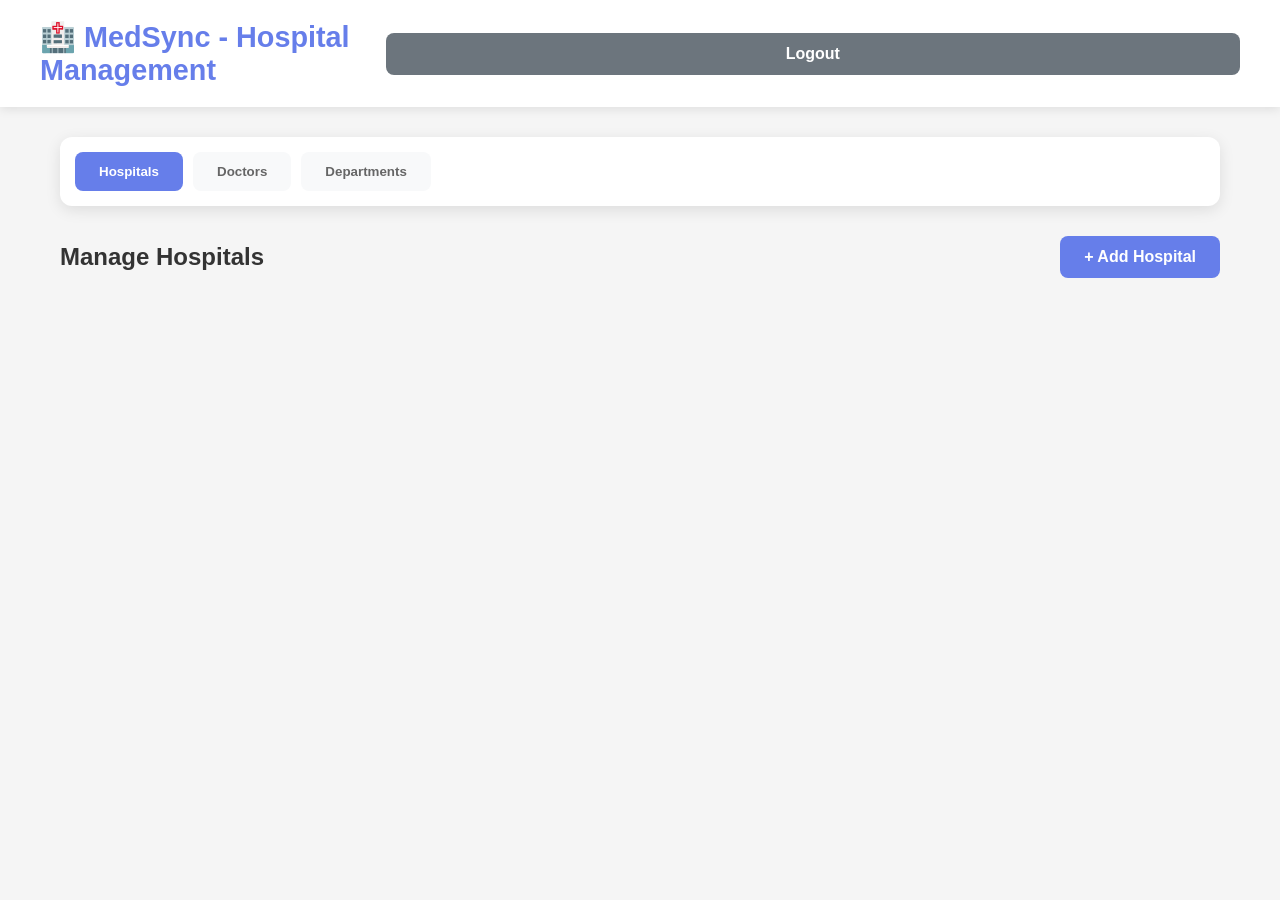
==== frontend/hospital_portal.html @ 4d30bc99 "basic structure" ====
<!DOCTYPE html>
<html lang="en">
<head>
    <meta charset="UTF-8">
    <meta name="viewport" content="width=device-width, initial-scale=1.0">
    <title>MedSync - Hospital Management Portal</title>
    <link rel="stylesheet" href="styles.css">
</head>
<body>
    <div class="portal-container">
        <header class="portal-header">
            <div class="header-content">
                <h1>🏥 MedSync - Hospital Management</h1>
                <button id="logoutBtn" class="btn btn-secondary">Logout</button>
            </div>
        </header>

        <main class="portal-main">
            <div class="tabs">
                <button class="tab-btn active" data-tab="hospitals">Hospitals</button>
                <button class="tab-btn" data-tab="doctors">Doctors</button>
                <button class="tab-btn" data-tab="departments">Departments</button>
            </div>

            <!-- Hospitals Tab -->
            <div id="hospitals-tab" class="tab-content active">
                <div class="section-header">
                    <h2>Manage Hospitals</h2>
                    <button id="addHospitalBtn" class="btn btn-primary">+ Add Hospital</button>
                </div>
                <div id="hospitalsManagementList" class="management-list">
                    <!-- Hospitals will be loaded here -->
                </div>
            </div>

            <!-- Doctors Tab -->
            <div id="doctors-tab" class="tab-content">
                <div class="section-header">
                    <h2>Manage Doctors</h2>
                    <button id="addDoctorBtn" class="btn btn-primary">+ Add Doctor</button>
                </div>
                <div id="doctorsManagementList" class="management-list">
                    <!-- Doctors will be loaded here -->
                </div>
            </div>

            <!-- Departments Tab -->
            <div id="departments-tab" class="tab-content">
                <div class="section-header">
                    <h2>Manage Departments</h2>
                    <button id="addDepartmentBtn" class="btn btn-primary">+ Add Department</button>
                </div>
                <div id="departmentsManagementList" class="management-list">
                    <!-- Departments will be loaded here -->
                </div>
            </div>
        </main>
    </div>

    <!-- Hospital Form Modal -->
    <div id="hospitalModal" class="modal hidden">
        <div class="modal-content">
            <span class="close">&times;</span>
            <h2 id="hospitalModalTitle">Add Hospital</h2>
            <form id="hospitalForm">
                <input type="hidden" id="hospitalId">
                <div class="form-group">
                    <label for="hospitalName">Hospital Name</label>
                    <input type="text" id="hospitalName" required>
                </div>
                <div class="form-group">
                    <label for="hospitalAddress">Address</label>
                    <input type="text" id="hospitalAddress" required>
                </div>
                <div class="form-group">
                    <label for="hospitalPhone">Phone</label>
                    <input type="tel" id="hospitalPhone" required>
                </div>
                <div class="form-group">
                    <label for="hospitalLat">Latitude</label>
                    <input type="number" step="any" id="hospitalLat" required>
                </div>
                <div class="form-group">
                    <label for="hospitalLng">Longitude</label>
                    <input type="number" step="any" id="hospitalLng" required>
                </div>
                <div class="form-group">
                    <label for="emergencyBeds">Emergency Beds</label>
                    <input type="number" id="emergencyBeds" required>
                </div>
                <div class="form-group">
                    <label for="icuBeds">ICU Beds</label>
                    <input type="number" id="icuBeds" required>
                </div>
                <button type="submit" class="btn btn-primary">Save Hospital</button>
            </form>
        </div>
    </div>

    <!-- Doctor Form Modal -->
    <div id="doctorModal" class="modal hidden">
        <div class="modal-content">
            <span class="close">&times;</span>
            <h2 id="doctorModalTitle">Add Doctor</h2>
            <form id="doctorForm">
                <input type="hidden" id="doctorId">
                <div class="form-group">
                    <label for="doctorHospital">Hospital</label>
                    <select id="doctorHospital" required>
                        <!-- Options will be loaded dynamically -->
                    </select>
                </div>
                <div class="form-group">
                    <label for="doctorName">Doctor Name</label>
                    <input type="text" id="doctorName" required>
                </div>
                <div class="form-group">
                    <label for="doctorDepartment">Department</label>
                    <input type="text" id="doctorDepartment" required>
                </div>
                <div class="form-group">
                    <label for="doctorSpecialization">Specialization</label>
                    <input type="text" id="doctorSpecialization" required>
                </div>
                <div class="form-group">
                    <label for="doctorPhone">Phone</label>
                    <input type="tel" id="doctorPhone" required>
                </div>
                <div class="form-group">
                    <label for="doctorAvailable">Available</label>
                    <input type="checkbox" id="doctorAvailable" checked>
                </div>
                <button type="submit" class="btn btn-primary">Save Doctor</button>
            </form>
        </div>
    </div>

    <!-- Department Form Modal -->
    <div id="departmentModal" class="modal hidden">
        <div class="modal-content">
            <span class="close">&times;</span>
            <h2 id="departmentModalTitle">Add Department</h2>
            <form id="departmentForm">
                <input type="hidden" id="departmentId">
                <div class="form-group">
                    <label for="departmentHospital">Hospital</label>
                    <select id="departmentHospital" required>
                        <!-- Options will be loaded dynamically -->
                    </select>
                </div>
                <div class="form-group">
                    <label for="departmentName">Department Name</label>
                    <input type="text" id="departmentName" required>
                </div>
                <div class="form-group">
                    <label for="departmentDescription">Description</label>
                    <textarea id="departmentDescription" required></textarea>
                </div>
                <button type="submit" class="btn btn-primary">Save Department</button>
            </form>
        </div>
    </div>

    <script src="script.js"></script>
</body>
</html>
---- frontend/styles.css ----
* {
    margin: 0;
    padding: 0;
    box-sizing: border-box;
}

body {
    font-family: 'Segoe UI', Tahoma, Geneva, Verdana, sans-serif;
    background: linear-gradient(135deg, #667eea 0%, #764ba2 100%);
    min-height: 100vh;
}

/* Login Page Styles */
.login-container {
    display: flex;
    justify-content: center;
    align-items: center;
    min-height: 100vh;
    padding: 20px;
}

.login-box {
    background: white;
    border-radius: 20px;
    padding: 40px;
    box-shadow: 0 20px 60px rgba(0, 0, 0, 0.3);
    max-width: 400px;
    width: 100%;
}

.logo {
    text-align: center;
    margin-bottom: 30px;
}

.logo h1 {
    color: #667eea;
    font-size: 2.5em;
    margin-bottom: 10px;
}

.logo p {
    color: #666;
    font-size: 0.9em;
}

.form-group {
    margin-bottom: 20px;
}

.form-group label {
    display: block;
    margin-bottom: 8px;
    color: #333;
    font-weight: 500;
}

.form-group input,
.form-group textarea,
.form-group select {
    width: 100%;
    padding: 12px;
    border: 2px solid #e0e0e0;
    border-radius: 8px;
    font-size: 16px;
    transition: border-color 0.3s;
}

.form-group input:focus,
.form-group textarea:focus,
.form-group select:focus {
    outline: none;
    border-color: #667eea;
}

.form-group textarea {
    resize: vertical;
    min-height: 100px;
}

.btn {
    padding: 12px 24px;
    border: none;
    border-radius: 8px;
    font-size: 16px;
    font-weight: 600;
    cursor: pointer;
    transition: all 0.3s;
    width: 100%;
}

.btn-primary {
    background: #667eea;
    color: white;
}

.btn-primary:hover {
    background: #5568d3;
    transform: translateY(-2px);
}

.btn-secondary {
    background: #6c757d;
    color: white;
}

.btn-secondary:hover {
    background: #5a6268;
}

.btn-emergency {
    background: #dc3545;
    color: white;
    animation: pulse 2s infinite;
}

.btn-emergency:hover {
    background: #c82333;
}

@keyframes pulse {
    0%, 100% { transform: scale(1); }
    50% { transform: scale(1.05); }
}

.btn-voice {
    background: #28a745;
    color: white;
}

.btn-voice:hover {
    background: #218838;
}

.demo-credentials {
    margin-top: 30px;
    padding-top: 20px;
    border-top: 1px solid #e0e0e0;
}

.demo-credentials h3 {
    color: #333;
    margin-bottom: 15px;
    font-size: 1em;
}

.credential-box {
    background: #f8f9fa;
    padding: 15px;
    border-radius: 8px;
    margin-bottom: 10px;
}

.credential-box p {
    color: #555;
    font-size: 0.85em;
    margin: 5px 0;
}

.error-message {
    color: #dc3545;
    background: #f8d7da;
    padding: 10px;
    border-radius: 8px;
    margin-top: 20px;
    text-align: center;
    display: none;
}

/* Portal Styles */
.portal-container {
    min-height: 100vh;
    background: #f5f5f5;
}

.portal-header {
    background: white;
    padding: 20px 30px;
    box-shadow: 0 2px 10px rgba(0, 0, 0, 0.1);
}

.header-content {
    max-width: 1200px;
    margin: 0 auto;
    display: flex;
    justify-content: space-between;
    align-items: center;
}

.header-content h1 {
    color: #667eea;
    font-size: 1.8em;
}

.header-actions {
    display: flex;
    gap: 10px;
}

.header-actions .btn {
    width: auto;
}

.portal-main {
    max-width: 1200px;
    margin: 30px auto;
    padding: 0 20px;
}

/* Search Section */
.search-section {
    background: white;
    padding: 30px;
    border-radius: 12px;
    margin-bottom: 30px;
    box-shadow: 0 4px 15px rgba(0, 0, 0, 0.1);
}

.search-section h2 {
    color: #333;
    margin-bottom: 20px;
}

.search-bar {
    display: flex;
    gap: 10px;
}

.search-bar input {
    flex: 1;
    padding: 12px;
    border: 2px solid #e0e0e0;
    border-radius: 8px;
    font-size: 16px;
}

.search-bar .btn {
    width: auto;
}

/* Hospitals Section */
.hospitals-section {
    background: white;
    padding: 30px;
    border-radius: 12px;
    margin-bottom: 30px;
    box-shadow: 0 4px 15px rgba(0, 0, 0, 0.1);
}

.hospitals-section h2 {
    color: #333;
    margin-bottom: 20px;
}

.hospitals-grid {
    display: grid;
    grid-template-columns: repeat(auto-fill, minmax(300px, 1fr));
    gap: 20px;
}

.hospital-card {
    background: #f8f9fa;
    border-radius: 12px;
    padding: 20px;
    border: 2px solid #e0e0e0;
    transition: all 0.3s;
    cursor: pointer;
}

.hospital-card:hover {
    border-color: #667eea;
    transform: translateY(-5px);
    box-shadow: 0 8px 25px rgba(0, 0, 0, 0.15);
}

.hospital-card h3 {
    color: #333;
    margin-bottom: 10px;
}

.hospital-card p {
    color: #666;
    margin: 8px 0;
    font-size: 0.9em;
}

.bed-info {
    display: flex;
    gap: 15px;
    margin-top: 15px;
}

.bed-count {
    background: #e3f2fd;
    padding: 8px 12px;
    border-radius: 6px;
    font-weight: 600;
    color: #1976d2;
}

.bed-count.icu {
    background: #ffebee;
    color: #c62828;
}

/* AI Section */
.ai-section {
    background: white;
    padding: 30px;
    border-radius: 12px;
    margin-bottom: 30px;
    box-shadow: 0 4px 15px rgba(0, 0, 0, 0.1);
}

.ai-section h2 {
    color: #333;
    margin-bottom: 20px;
}

.ai-container {
    display: grid;
    gap: 20px;
}

.voice-input {
    text-align: center;
    padding: 20px;
    background: #f8f9fa;
    border-radius: 12px;
}

.voice-input .btn {
    width: auto;
    padding: 15px 30px;
    font-size: 18px;
}

#voiceStatus {
    margin-top: 15px;
    color: #666;
    font-style: italic;
}

.text-input {
    display: flex;
    flex-direction: column;
    gap: 10px;
}

.text-input textarea {
    width: 100%;
    padding: 15px;
    border: 2px solid #e0e0e0;
    border-radius: 8px;
    font-size: 16px;
    min-height: 120px;
    resize: vertical;
}

.ai-result {
    background: #e8f5e9;
    padding: 20px;
    border-radius: 12px;
    border-left: 4px solid #4caf50;
}

.ai-result h3 {
    color: #2e7d32;
    margin-bottom: 15px;
}

.ai-result p {
    color: #333;
    margin: 10px 0;
}

.ai-result .severity-high {
    color: #c62828;
    font-weight: 600;
}

.ai-result .severity-medium {
    color: #f57c00;
    font-weight: 600;
}

.ai-result .severity-low {
    color: #388e3c;
    font-weight: 600;
}

/* Management Portal Styles */
.tabs {
    display: flex;
    gap: 10px;
    margin-bottom: 30px;
    background: white;
    padding: 15px;
    border-radius: 12px;
    box-shadow: 0 4px 15px rgba(0, 0, 0, 0.1);
}

.tab-btn {
    padding: 12px 24px;
    border: none;
    background: #f8f9fa;
    border-radius: 8px;
    cursor: pointer;
    font-weight: 600;
    color: #666;
    transition: all 0.3s;
}

.tab-btn.active {
    background: #667eea;
    color: white;
}

.tab-btn:hover:not(.active) {
    background: #e0e0e0;
}

.tab-content {
    display: none;
}

.tab-content.active {
    display: block;
}

.section-header {
    display: flex;
    justify-content: space-between;
    align-items: center;
    margin-bottom: 20px;
}

.section-header h2 {
    color: #333;
}

.section-header .btn {
    width: auto;
}

.management-list {
    background: white;
    border-radius: 12px;
    overflow: hidden;
    box-shadow: 0 4px 15px rgba(0, 0, 0, 0.1);
}

.management-item {
    padding: 20px;
    border-bottom: 1px solid #e0e0e0;
    display: flex;
    justify-content: space-between;
    align-items: center;
}

.management-item:last-child {
    border-bottom: none;
}

.management-item-info h3 {
    color: #333;
    margin-bottom: 5px;
}

.management-item-info p {
    color: #666;
    font-size: 0.9em;
    margin: 3px 0;
}

.management-item-actions {
    display: flex;
    gap: 10px;
}

.management-item-actions .btn {
    width: auto;
    padding: 8px 16px;
    font-size: 14px;
}

.btn-edit {
    background: #ffc107;
    color: #333;
}

.btn-edit:hover {
    background: #e0a800;
}

.btn-delete {
    background: #dc3545;
    color: white;
}

.btn-delete:hover {
    background: #c82333;
}

/* Modal Styles */
.modal {
    display: none;
    position: fixed;
    z-index: 1000;
    left: 0;
    top: 0;
    width: 100%;
    height: 100%;
    background-color: rgba(0, 0, 0, 0.5);
}

.modal.hidden {
    display: none;
}

.modal-content {
    background-color: white;
    margin: 5% auto;
    padding: 30px;
    border-radius: 12px;
    width: 90%;
    max-width: 500px;
    max-height: 80vh;
    overflow-y: auto;
    position: relative;
}

.close {
    position: absolute;
    right: 20px;
    top: 15px;
    font-size: 28px;
    font-weight: bold;
    color: #aaa;
    cursor: pointer;
}

.close:hover {
    color: #000;
}

.modal-content h2 {
    color: #333;
    margin-bottom: 20px;
}

/* Hospital Details Modal */
.hospital-detail-info {
    background: #f8f9fa;
    padding: 15px;
    border-radius: 8px;
    margin-bottom: 15px;
}

.hospital-detail-info h3 {
    color: #667eea;
    margin-bottom: 10px;
}

.doctor-list {
    margin-top: 20px;
}

.doctor-item {
    background: white;
    padding: 15px;
    border-radius: 8px;
    margin-bottom: 10px;
    border-left: 4px solid #667eea;
}

.doctor-item h4 {
    color: #333;
    margin-bottom: 5px;
}

.doctor-item p {
    color: #666;
    font-size: 0.9em;
    margin: 3px 0;
}

.department-list {
    margin-top: 20px;
}

.department-item {
    background: white;
    padding: 15px;
    border-radius: 8px;
    margin-bottom: 10px;
    border-left: 4px solid #28a745;
}

.department-item h4 {
    color: #333;
    margin-bottom: 5px;
}

.department-item p {
    color: #666;
    font-size: 0.9em;
    margin: 3px 0;
}

/* Responsive Design */
@media (max-width: 768px) {
    .header-content {
        flex-direction: column;
        gap: 15px;
    }
    
    .search-bar {
        flex-direction: column;
    }
    
    .hospitals-grid {
        grid-template-columns: 1fr;
    }
    
    .tabs {
        flex-direction: column;
    }
    
    .section-header {
        flex-direction: column;
        gap: 15px;
        align-items: flex-start;
    }
    
    .management-item {
        flex-direction: column;
        align-items: flex-start;
        gap: 15px;
    }
    
    .management-item-actions {
        width: 100%;
        justify-content: flex-start;
    }
}

.hidden {
    display: none !important;
}
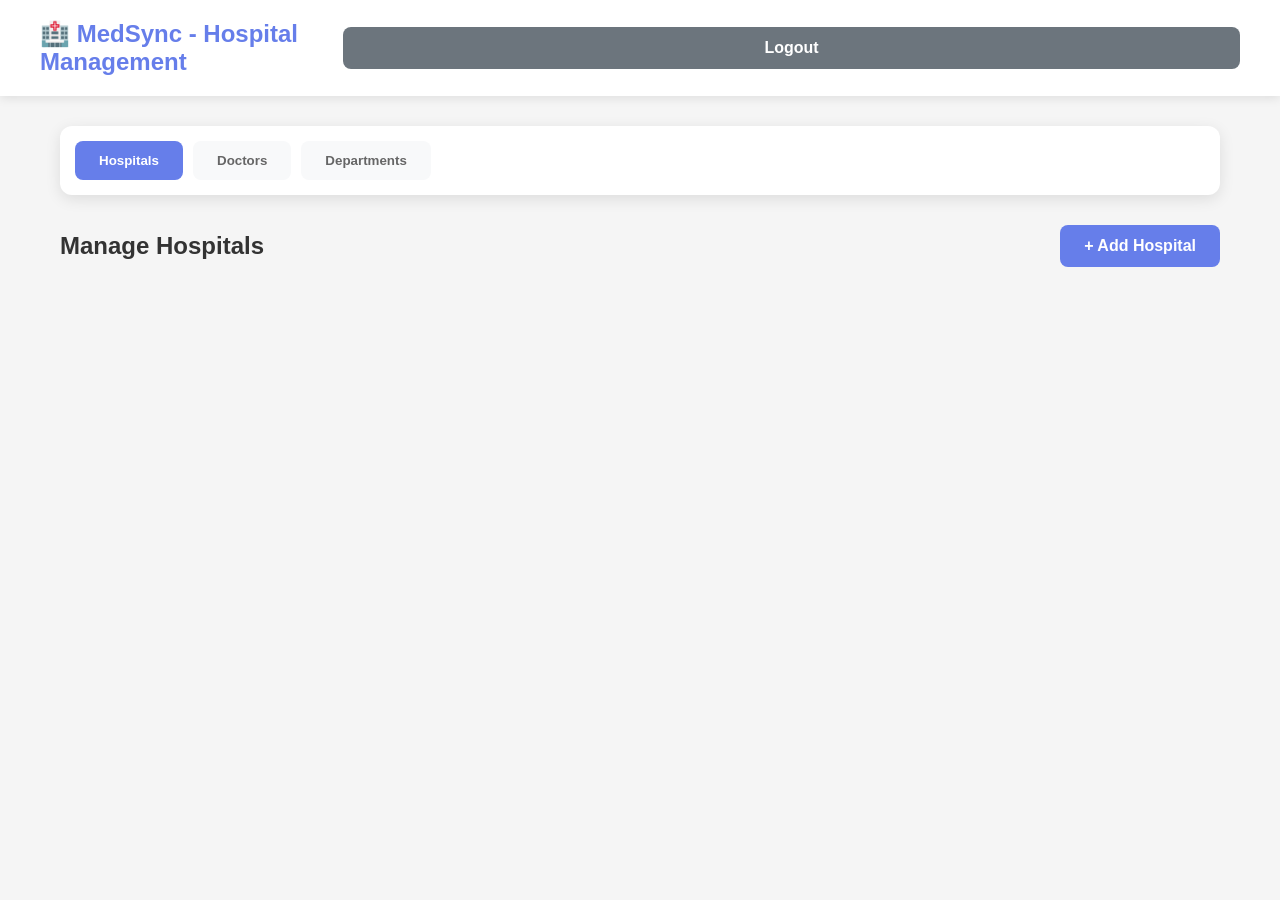
==== commit 8e84b2b9: "updates in linkage" ====
--- a/frontend/hospital_portal.html
+++ b/frontend/hospital_portal.html
@@ -4,7 +4,7 @@
     <meta charset="UTF-8">
     <meta name="viewport" content="width=device-width, initial-scale=1.0">
     <title>MedSync - Hospital Management Portal</title>
-    <link rel="stylesheet" href="styles.css">
+    <link rel="stylesheet" href="styles.css?v=2">
 </head>
 <body>
     <div class="portal-container">
@@ -161,6 +161,6 @@
         </div>
     </div>
 
-    <script src="script.js"></script>
+    <script src="script.js?v=4"></script>
 </body>
 </html>
--- a/frontend/styles.css
+++ b/frontend/styles.css
@@ -6,43 +6,413 @@
 
 body {
     font-family: 'Segoe UI', Tahoma, Geneva, Verdana, sans-serif;
-    background: linear-gradient(135deg, #667eea 0%, #764ba2 100%);
+    background: #f5f5f5;
     min-height: 100vh;
 }
 
-/* Login Page Styles */
-.login-container {
-    display: flex;
-    justify-content: center;
+/* Landing Page Styles */
+.landing-header {
+    background: white;
+    padding: 20px 30px;
+    box-shadow: 0 2px 10px rgba(0, 0, 0, 0.1);
+    position: sticky;
+    top: 0;
+    z-index: 1000;
+}
+
+.header-content {
+    max-width: 1200px;
+    margin: 0 auto;
+    display: flex;
+    justify-content: space-between;
     align-items: center;
-    min-height: 100vh;
-    padding: 20px;
-}
-
-.login-box {
-    background: white;
-    border-radius: 20px;
-    padding: 40px;
-    box-shadow: 0 20px 60px rgba(0, 0, 0, 0.3);
-    max-width: 400px;
-    width: 100%;
-}
-
-.logo {
-    text-align: center;
-    margin-bottom: 30px;
 }
 
 .logo h1 {
     color: #667eea;
-    font-size: 2.5em;
-    margin-bottom: 10px;
+    font-size: 1.8em;
+    margin-bottom: 5px;
 }
 
 .logo p {
     color: #666;
     font-size: 0.9em;
-}
+    margin: 0;
+}
+
+.nav-buttons {
+    display: flex;
+    gap: 15px;
+}
+
+.nav-buttons .btn {
+    width: auto;
+    padding: 10px 20px;
+}
+
+/* Hero Section */
+.hero-section {
+    background: linear-gradient(135deg, #667eea 0%, #764ba2 100%);
+    padding: 80px 30px;
+    text-align: center;
+    color: white;
+}
+
+.hero-content {
+    max-width: 800px;
+    margin: 0 auto 50px;
+}
+
+.hero-content h2 {
+    font-size: 3em;
+    margin-bottom: 20px;
+    font-weight: 700;
+}
+
+.hero-content p {
+    font-size: 1.2em;
+    margin-bottom: 30px;
+    opacity: 0.9;
+}
+
+.hero-buttons {
+    display: flex;
+    gap: 15px;
+    justify-content: center;
+}
+
+.hero-buttons .btn {
+    width: auto;
+    padding: 15px 30px;
+    font-size: 1.1em;
+}
+
+.hero-buttons .btn-primary {
+    background: white;
+    color: #667eea;
+}
+
+.hero-buttons .btn-primary:hover {
+    background: #f0f0f0;
+    color: #5568d3;
+}
+
+.hero-buttons .btn-secondary {
+    background: transparent;
+    border: 2px solid white;
+    color: white;
+}
+
+.hero-buttons .btn-secondary:hover {
+    background: rgba(255, 255, 255, 0.1);
+}
+
+.hero-features {
+    display: grid;
+    grid-template-columns: repeat(auto-fit, minmax(250px, 1fr));
+    gap: 30px;
+    max-width: 1200px;
+    margin: 0 auto;
+}
+
+.feature-card {
+    background: rgba(255, 255, 255, 0.1);
+    backdrop-filter: blur(10px);
+    padding: 30px;
+    border-radius: 12px;
+    text-align: center;
+}
+
+.feature-icon {
+    font-size: 3em;
+    margin-bottom: 15px;
+}
+
+.feature-card h3 {
+    color: white;
+    margin-bottom: 10px;
+}
+
+.feature-card p {
+    color: rgba(255, 255, 255, 0.8);
+    font-size: 0.9em;
+}
+
+/* About Section */
+.about-section {
+    background: white;
+    padding: 80px 30px;
+}
+
+.about-content {
+    max-width: 1000px;
+    margin: 0 auto;
+}
+
+.about-content h2 {
+    color: #333;
+    text-align: center;
+    margin-bottom: 30px;
+    font-size: 2.5em;
+}
+
+.about-content > p {
+    color: #666;
+    text-align: center;
+    font-size: 1.1em;
+    margin-bottom: 50px;
+    line-height: 1.6;
+}
+
+.about-features {
+    display: grid;
+    grid-template-columns: repeat(auto-fit, minmax(300px, 1fr));
+    gap: 30px;
+}
+
+.about-item {
+    background: #f8f9fa;
+    padding: 30px;
+    border-radius: 12px;
+    border-left: 4px solid #667eea;
+}
+
+.about-item h4 {
+    color: #667eea;
+    margin-bottom: 15px;
+    font-size: 1.3em;
+}
+
+.about-item p {
+    color: #555;
+    line-height: 1.6;
+}
+
+/* How It Works Section */
+.how-it-works {
+    background: #f8f9fa;
+    padding: 80px 30px;
+}
+
+.how-it-works h2 {
+    color: #333;
+    text-align: center;
+    margin-bottom: 50px;
+    font-size: 2.5em;
+}
+
+.steps {
+    display: grid;
+    grid-template-columns: repeat(auto-fit, minmax(200px, 1fr));
+    gap: 30px;
+    max-width: 1000px;
+    margin: 0 auto;
+}
+
+.step {
+    text-align: center;
+    background: white;
+    padding: 30px;
+    border-radius: 12px;
+    box-shadow: 0 4px 15px rgba(0, 0, 0, 0.1);
+}
+
+.step-number {
+    width: 60px;
+    height: 60px;
+    background: #667eea;
+    color: white;
+    border-radius: 50%;
+    display: flex;
+    align-items: center;
+    justify-content: center;
+    font-size: 1.5em;
+    font-weight: bold;
+    margin: 0 auto 20px;
+}
+
+.step h3 {
+    color: #333;
+    margin-bottom: 10px;
+}
+
+.step p {
+    color: #666;
+    font-size: 0.9em;
+}
+
+/* CTA Section */
+.cta-section {
+    background: linear-gradient(135deg, #667eea 0%, #764ba2 100%);
+    padding: 80px 30px;
+    text-align: center;
+    color: white;
+}
+
+.cta-section h2 {
+    font-size: 2.5em;
+    margin-bottom: 20px;
+}
+
+.cta-section p {
+    font-size: 1.2em;
+    margin-bottom: 30px;
+    opacity: 0.9;
+}
+
+.btn-large {
+    padding: 18px 40px;
+    font-size: 1.2em;
+}
+
+.cta-section .btn-primary {
+    background: white;
+    color: #667eea;
+}
+
+.cta-section .btn-primary:hover {
+    background: #f0f0f0;
+    color: #5568d3;
+}
+
+/* Footer */
+.landing-footer {
+    background: #1a1a1a;
+    color: white;
+    padding: 50px 30px 20px;
+}
+
+.footer-content {
+    max-width: 1200px;
+    margin: 0 auto;
+    display: grid;
+    grid-template-columns: repeat(auto-fit, minmax(200px, 1fr));
+    gap: 40px;
+}
+
+.footer-section h3,
+.footer-section h4 {
+    margin-bottom: 20px;
+}
+
+.footer-section p {
+    color: #aaa;
+    margin: 10px 0;
+}
+
+.footer-section a {
+    color: #aaa;
+    text-decoration: none;
+    display: block;
+    margin: 10px 0;
+    transition: color 0.3s;
+}
+
+.footer-section a:hover {
+    color: white;
+}
+
+.footer-bottom {
+    max-width: 1200px;
+    margin: 40px auto 0;
+    padding-top: 20px;
+    border-top: 1px solid #333;
+    text-align: center;
+}
+
+.footer-bottom p {
+    color: #666;
+    margin: 0;
+}
+
+/* Auth Form in Modal */
+.auth-form {
+    padding: 20px 0;
+}
+
+.auth-form h2 {
+    color: #333;
+    text-align: center;
+    margin-bottom: 30px;
+}
+
+.auth-switch {
+    text-align: center;
+    margin-top: 20px;
+    padding-top: 20px;
+    border-top: 1px solid #e0e0e0;
+}
+
+.auth-switch p {
+    color: #666;
+    margin: 0;
+}
+
+.auth-switch a {
+    color: #667eea;
+    text-decoration: none;
+    font-weight: 600;
+}
+
+.auth-switch a:hover {
+    text-decoration: underline;
+}
+
+/* Portal Styles override */
+.portal-container {
+    background: #f5f5f5;
+}
+
+.portal-header {
+    background: white;
+    padding: 20px 30px;
+    box-shadow: 0 2px 10px rgba(0, 0, 0, 0.1);
+}
+
+.portal-header .header-content h1 {
+    color: #667eea;
+    font-size: 1.5em;
+}
+
+.portal-main {
+    max-width: 1200px;
+    margin: 30px auto;
+    padding: 0 20px;
+}
+
+/* Responsive Design for Landing Page */
+@media (max-width: 768px) {
+    .header-content {
+        flex-direction: column;
+        gap: 15px;
+    }
+    
+    .hero-content h2 {
+        font-size: 2em;
+    }
+    
+    .hero-buttons {
+        flex-direction: column;
+    }
+    
+    .hero-features {
+        grid-template-columns: 1fr;
+    }
+    
+    .about-features {
+        grid-template-columns: 1fr;
+    }
+    
+    .steps {
+        grid-template-columns: 1fr;
+    }
+    
+    .footer-content {
+        grid-template-columns: 1fr;
+    }
+}
+
+
 
 .form-group {
     margin-bottom: 20px;
@@ -374,6 +744,123 @@
     margin: 10px 0;
 }
 
+.ai-options {
+    margin: 10px 0;
+    padding: 10px;
+    background: #f8f9fa;
+    border-radius: 8px;
+}
+
+.ai-options label {
+    display: flex;
+    align-items: center;
+    gap: 8px;
+    cursor: pointer;
+    color: #555;
+}
+
+.ai-options input[type="checkbox"] {
+    width: auto;
+}
+
+.analysis-meta {
+    display: flex;
+    gap: 10px;
+    margin-bottom: 15px;
+    flex-wrap: wrap;
+}
+
+.rag-badge {
+    padding: 5px 12px;
+    border-radius: 20px;
+    font-size: 0.85em;
+    font-weight: 600;
+}
+
+.rag-enabled {
+    background: #e3f2fd;
+    color: #1976d2;
+}
+
+.rag-disabled {
+    background: #fff3e0;
+    color: #f57c00;
+}
+
+.confidence-score {
+    padding: 5px 12px;
+    background: #f3e5f5;
+    color: #7b1fa2;
+    border-radius: 20px;
+    font-size: 0.85em;
+    font-weight: 600;
+}
+
+.analysis-section {
+    margin: 15px 0;
+    padding: 15px;
+    background: white;
+    border-radius: 8px;
+}
+
+.analysis-section h4 {
+    color: #667eea;
+    margin-bottom: 10px;
+    font-size: 1em;
+}
+
+.category-tag {
+    font-size: 0.9em;
+    color: #666;
+    font-style: italic;
+}
+
+.rag-sources {
+    background: #e8f5e9;
+    border-left: 4px solid #4caf50;
+}
+
+/* RAG Info Section */
+.rag-info-section {
+    background: white;
+    padding: 30px;
+    border-radius: 12px;
+    margin-bottom: 30px;
+    box-shadow: 0 4px 15px rgba(0, 0, 0, 0.1);
+}
+
+.rag-info-section h2 {
+    color: #333;
+    margin-bottom: 20px;
+}
+
+.rag-info {
+    background: #f8f9fa;
+    padding: 20px;
+    border-radius: 8px;
+}
+
+.rag-info p {
+    color: #555;
+    margin-bottom: 15px;
+    line-height: 1.6;
+}
+
+.rag-info ul {
+    list-style: none;
+    padding: 0;
+}
+
+.rag-info li {
+    padding: 10px 0;
+    color: #333;
+    border-bottom: 1px solid #e0e0e0;
+}
+
+.rag-info li:last-child {
+    border-bottom: none;
+}
+
 .ai-result .severity-high {
     color: #c62828;
     font-weight: 600;
@@ -504,7 +991,7 @@
 
 /* Modal Styles */
 .modal {
-    display: none;
+    display: block;
     position: fixed;
     z-index: 1000;
     left: 0;
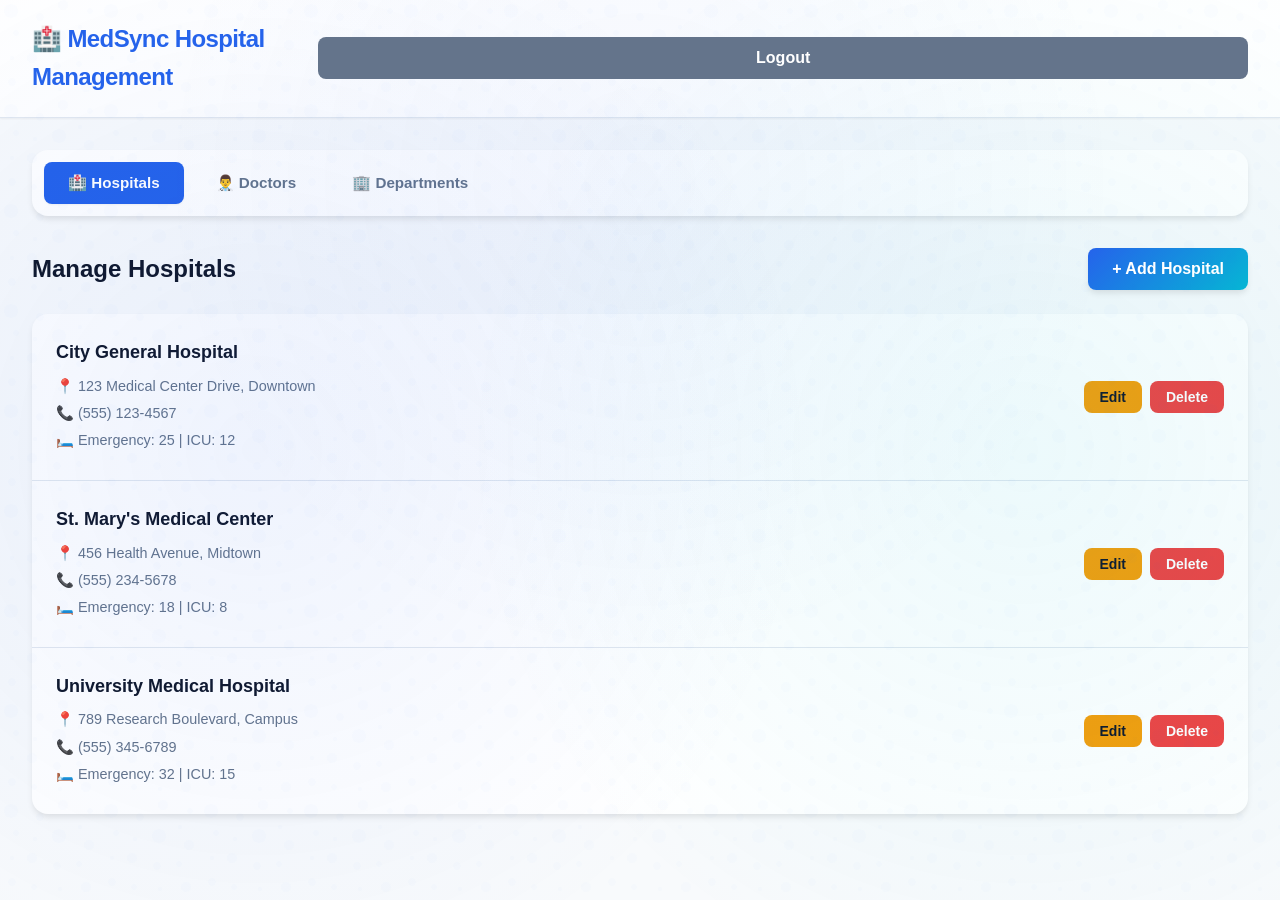
==== commit 850ac737: "updates in linkage" ====
--- a/frontend/hospital_portal.html
+++ b/frontend/hospital_portal.html
@@ -10,16 +10,16 @@
     <div class="portal-container">
         <header class="portal-header">
             <div class="header-content">
-                <h1>🏥 MedSync - Hospital Management</h1>
+                <h1>🏥 MedSync Hospital Management</h1>
                 <button id="logoutBtn" class="btn btn-secondary">Logout</button>
             </div>
         </header>
 
         <main class="portal-main">
             <div class="tabs">
-                <button class="tab-btn active" data-tab="hospitals">Hospitals</button>
-                <button class="tab-btn" data-tab="doctors">Doctors</button>
-                <button class="tab-btn" data-tab="departments">Departments</button>
+                <button class="tab-btn active" data-tab="hospitals">🏥 Hospitals</button>
+                <button class="tab-btn" data-tab="doctors">👨‍⚕️ Doctors</button>
+                <button class="tab-btn" data-tab="departments">🏢 Departments</button>
             </div>
 
             <!-- Hospitals Tab -->
--- a/frontend/styles.css
+++ b/frontend/styles.css
@@ -4,488 +4,1298 @@
     box-sizing: border-box;
 }
 
+:root {
+    --primary: #2563eb;
+    --primary-dark: #1d4ed8;
+    --primary-light: #3b82f6;
+    --secondary: #64748b;
+    --accent: #06b6d4;
+    --success: #10b981;
+    --warning: #f59e0b;
+    --danger: #ef4444;
+    --dark: #0f172a;
+    --light: #f8fafc;
+    --white: #ffffff;
+    --gradient-primary: linear-gradient(135deg, #2563eb 0%, #06b6d4 100%);
+    --gradient-dark: linear-gradient(135deg, #0f172a 0%, #1e293b 100%);
+    --shadow-sm: 0 1px 2px 0 rgba(0, 0, 0, 0.05);
+    --shadow-md: 0 4px 6px -1px rgba(0, 0, 0, 0.1);
+    --shadow-lg: 0 10px 15px -3px rgba(0, 0, 0, 0.1);
+    --shadow-xl: 0 20px 25px -5px rgba(0, 0, 0, 0.1);
+    --radius-sm: 0.375rem;
+    --radius-md: 0.5rem;
+    --radius-lg: 0.75rem;
+    --radius-xl: 1rem;
+}
+
 body {
-    font-family: 'Segoe UI', Tahoma, Geneva, Verdana, sans-serif;
-    background: #f5f5f5;
+    font-family: 'Inter', -apple-system, BlinkMacSystemFont, 'Segoe UI', Roboto, 'Helvetica Neue', Arial, sans-serif;
+    background: linear-gradient(135deg, #f0f9ff 0%, #e0f2fe 50%, #f0fdf4 100%);
     min-height: 100vh;
+    line-height: 1.6;
+    color: var(--dark);
+    position: relative;
+    overflow-x: hidden;
+}
+
+body::before {
+    content: '';
+    position: fixed;
+    top: 0;
+    left: 0;
+    right: 0;
+    bottom: 0;
+    background: radial-gradient(circle at 20% 50%, rgba(37, 99, 235, 0.08) 0%, transparent 50%),
+                radial-gradient(circle at 80% 50%, rgba(6, 182, 212, 0.08) 0%, transparent 50%),
+                radial-gradient(circle at 50% 20%, rgba(37, 99, 235, 0.05) 0%, transparent 50%);
+    animation: liquidBackground 15s ease-in-out infinite;
+    pointer-events: none;
+    z-index: 0;
+}
+
+@keyframes liquidBackground {
+    0%, 100% {
+        transform: translate(0, 0) scale(1);
+    }
+    25% {
+        transform: translate(2%, 2%) scale(1.05);
+    }
+    50% {
+        transform: translate(-1%, 3%) scale(1.02);
+    }
+    75% {
+        transform: translate(-2%, -1%) scale(1.03);
+    }
+}
+
+body::after {
+    content: '';
+    position: fixed;
+    top: 0;
+    left: 0;
+    right: 0;
+    bottom: 0;
+    background: url("data:image/svg+xml,%3Csvg width='100' height='100' viewBox='0 0 100 100' xmlns='http://www.w3.org/2000/svg'%3E%3Cpath d='M11 18c3.866 0 7-3.134 7-7s-3.134-7-7-7-7 3.134-7 7 3.134 7 7 7zm48 25c3.866 0 7-3.134 7-7s-3.134-7-7-7-7 3.134-7 7 3.134 7 7 7zm-43-7c1.657 0 3-1.343 3-3s-1.343-3-3-3-3 1.343-3 3 1.343 3 3 3zm63 31c1.657 0 3-1.343 3-3s-1.343-3-3-3-3 1.343-3 3 1.343 3 3 3zM34 90c1.657 0 3-1.343 3-3s-1.343-3-3-3-3 1.343-3 3 1.343 3 3 3zm56-76c1.657 0 3-1.343 3-3s-1.343-3-3-3-3 1.343-3 3 1.343 3 3 3zM12 86c2.21 0 4-1.79 4-4s-1.79-4-4-4-4 1.79-4 4 1.79 4 4 4zm28-65c2.21 0 4-1.79 4-4s-1.79-4-4-4-4 1.79-4 4 1.79 4 4 4zm23-11c2.76 0 5-2.24 5-5s-2.24-5-5-5-5 2.24-5 5 2.24 5 5 5zm-6 60c2.21 0 4-1.79 4-4s-1.79-4-4-4-4 1.79-4 4 1.79 4 4 4zm29 22c2.76 0 5-2.24 5-5s-2.24-5-5-5-5 2.24-5 5 2.24 5 5 5zM32 63c2.76 0 5-2.24 5-5s-2.24-5-5-5-5 2.24-5 5 2.24 5 5 5zm57-13c2.76 0 5-2.24 5-5s-2.24-5-5-5-5 2.24-5 5 2.24 5 5 5zm-9-21c1.105 0 2-.895 2-2s-.895-2-2-2-2 .895-2 2 .895 2 2 2zM60 91c1.105 0 2-.895 2-2s-.895-2-2-2-2 .895-2 2 .895 2 2 2zM35 41c1.105 0 2-.895 2-2s-.895-2-2-2-2 .895-2 2 .895 2 2 2zM12 60c1.105 0 2-.895 2-2s-.895-2-2-2-2 .895-2 2 .895 2 2 2z' fill='%233799EA' fill-opacity='0.03' fill-rule='evenodd'/%3E%3C/svg%3E");
+    opacity: 0.5;
+    pointer-events: none;
+    z-index: 0;
 }
 
 /* Landing Page Styles */
 .landing-header {
-    background: white;
-    padding: 20px 30px;
-    box-shadow: 0 2px 10px rgba(0, 0, 0, 0.1);
+    background: rgba(255, 255, 255, 0.7);
+    backdrop-filter: blur(20px);
+    padding: 1rem 2rem;
     position: sticky;
     top: 0;
     z-index: 1000;
+    border-bottom: 1px solid rgba(37, 99, 235, 0.15);
+    box-shadow: 0 4px 30px rgba(0, 0, 0, 0.1), 0 1px 3px rgba(0, 0, 0, 0.05);
+    transition: all 0.3s ease;
+    overflow: hidden;
+}
+
+.landing-header::before {
+    content: '';
+    position: absolute;
+    top: 0;
+    left: 0;
+    right: 0;
+    bottom: 0;
+    background: linear-gradient(90deg, transparent, rgba(37, 99, 235, 0.03), transparent);
+    animation: headerShine 3s infinite;
+    pointer-events: none;
+}
+
+@keyframes headerShine {
+    0% { transform: translateX(-100%); }
+    100% { transform: translateX(100%); }
+}
+
+.landing-header::after {
+    content: '';
+    position: absolute;
+    top: -50%;
+    left: -50%;
+    width: 200%;
+    height: 200%;
+    background: radial-gradient(circle at 20% 50%, rgba(37, 99, 235, 0.05) 0%, transparent 50%),
+                radial-gradient(circle at 80% 50%, rgba(6, 182, 212, 0.05) 0%, transparent 50%);
+    animation: particles 20s linear infinite;
+    pointer-events: none;
+}
+
+@keyframes particles {
+    0% { transform: rotate(0deg); }
+    100% { transform: rotate(360deg); }
+}
+
+.landing-header:hover {
+    box-shadow: 0 8px 40px rgba(0, 0, 0, 0.15), 0 2px 6px rgba(0, 0, 0, 0.08);
+}
+
+.landing-header .logo {
+    transition: all 0.3s ease;
+}
+
+.landing-header .logo:hover {
+    transform: scale(1.05) rotateY(5deg);
 }
 
 .header-content {
-    max-width: 1200px;
+    max-width: 1400px;
     margin: 0 auto;
     display: flex;
     justify-content: space-between;
     align-items: center;
+    position: relative;
+    z-index: 1;
+}
+
+.logo {
+    display: flex;
+    align-items: center;
+    gap: 1rem;
+    cursor: pointer;
+    transition: transform 0.3s ease;
+    position: relative;
+}
+
+.logo:hover {
+    transform: scale(1.05);
+}
+
+.logo-icon {
+    width: 50px;
+    height: 50px;
+    background: var(--gradient-primary);
+    border-radius: 12px;
+    display: flex;
+    align-items: center;
+    justify-content: center;
+    font-size: 1.75rem;
+    box-shadow: 0 8px 20px rgba(37, 99, 235, 0.3), inset 0 1px 0 rgba(255, 255, 255, 0.3);
+    animation: logoFloat 3s ease-in-out infinite;
+    position: relative;
+    transform-style: preserve-3d;
+    z-index: 2;
+}
+
+@keyframes logoFloat {
+    0%, 100% { transform: translateY(0) rotateY(0deg) rotateX(0deg); }
+    25% { transform: translateY(-3px) rotateY(5deg) rotateX(5deg); }
+    50% { transform: translateY(-5px) rotateY(0deg) rotateX(0deg); }
+    75% { transform: translateY(-3px) rotateY(-5deg) rotateX(-5deg); }
+}
+
+.logo-icon::before {
+    content: '';
+    position: absolute;
+    inset: -3px;
+    background: var(--gradient-primary);
+    border-radius: 15px;
+    opacity: 0.5;
+    filter: blur(10px);
+    z-index: -1;
+    animation: logoGlow 2s ease-in-out infinite alternate;
+}
+
+@keyframes logoGlow {
+    from { opacity: 0.3; transform: scale(1); }
+    to { opacity: 0.6; transform: scale(1.1); }
+}
+
+.logo-icon::after {
+    content: '';
+    position: absolute;
+    inset: 0;
+    background: linear-gradient(135deg, rgba(255, 255, 255, 0.4) 0%, transparent 50%);
+    border-radius: 12px;
+    pointer-events: none;
+}
+
+.logo-reflection {
+    position: absolute;
+    bottom: -18px;
+    left: 1rem;
+    width: 40px;
+    height: 40px;
+    background: var(--gradient-primary);
+    border-radius: 12px;
+    opacity: 0.25;
+    filter: blur(6px);
+    pointer-events: none;
+    transform: scaleY(-0.3);
+}
+
+.logo-text {
+    display: flex;
+    flex-direction: column;
 }
 
 .logo h1 {
-    color: #667eea;
-    font-size: 1.8em;
-    margin-bottom: 5px;
+    color: var(--primary);
+    font-size: 1.75rem;
+    margin-bottom: 0.125rem;
+    font-weight: 800;
+    letter-spacing: -0.05em;
+    background: var(--gradient-primary);
+    -webkit-background-clip: text;
+    -webkit-text-fill-color: transparent;
+    background-clip: text;
 }
 
 .logo p {
-    color: #666;
-    font-size: 0.9em;
+    color: var(--secondary);
+    font-size: 0.8rem;
     margin: 0;
+    font-weight: 600;
+    letter-spacing: 0.05em;
+    text-transform: uppercase;
 }
 
 .nav-buttons {
     display: flex;
-    gap: 15px;
+    gap: 1rem;
+    align-items: center;
 }
 
 .nav-buttons .btn {
     width: auto;
-    padding: 10px 20px;
+    padding: 0.75rem 1.75rem;
+    font-weight: 600;
+    position: relative;
+    overflow: hidden;
+    transform-style: preserve-3d;
+    perspective: 1000px;
+}
+
+.nav-buttons .btn::before {
+    content: '';
+    position: absolute;
+    top: 50%;
+    left: 50%;
+    width: 0;
+    height: 0;
+    border-radius: 50%;
+    background: rgba(255, 255, 255, 0.3);
+    transform: translate(-50%, -50%);
+    transition: width 0.6s ease, height 0.6s ease;
+}
+
+.nav-buttons .btn:hover::before {
+    width: 300px;
+    height: 300px;
+}
+
+.nav-buttons .btn-secondary {
+    background: transparent;
+    color: var(--primary);
+    border: 2px solid var(--primary);
+    transition: all 0.3s ease;
+    position: relative;
+}
+
+.nav-buttons .btn-secondary::before {
+    content: '';
+    position: absolute;
+    inset: 0;
+    background: var(--primary);
+    opacity: 0;
+    transition: opacity 0.3s ease;
+    z-index: -1;
+}
+
+.nav-buttons .btn-secondary:hover {
+    background: rgba(37, 99, 235, 0.1);
+    transform: translateY(-2px) rotateX(5deg);
+    box-shadow: 0 8px 20px rgba(37, 99, 235, 0.2);
+}
+
+.nav-buttons .btn-secondary:hover::before {
+    opacity: 0.05;
+}
+
+.nav-buttons .btn-primary {
+    background: var(--gradient-primary);
+    color: white;
+    border: none;
+    transition: all 0.3s ease;
+    box-shadow: 0 4px 15px rgba(37, 99, 235, 0.3), inset 0 1px 0 rgba(255, 255, 255, 0.2);
+}
+
+.nav-buttons .btn-primary:hover {
+    transform: translateY(-3px) rotateX(-5deg) scale(1.05);
+    box-shadow: 0 12px 30px rgba(37, 99, 235, 0.4), inset 0 1px 0 rgba(255, 255, 255, 0.3);
+}
+
+.nav-buttons .btn-primary::after {
+    content: '';
+    position: absolute;
+    inset: 0;
+    background: linear-gradient(135deg, transparent 40%, rgba(255, 255, 255, 0.3) 50%, transparent 60%);
+    transform: translateX(-100%);
+    transition: transform 0.6s ease;
+}
+
+.nav-buttons .btn-primary:hover::after {
+    transform: translateX(100%);
+}
+
+/* Magnetic button effect */
+.nav-buttons .btn {
+    transition: transform 0.3s cubic-bezier(0.16, 1, 0.3, 1);
+}
+
+.nav-buttons .btn:active {
+    transform: scale(0.95);
+}
+
+/* Floating particles effect */
+.header-particles {
+    position: absolute;
+    inset: 0;
+    pointer-events: none;
+    overflow: hidden;
+}
+
+.particle {
+    position: absolute;
+    width: 4px;
+    height: 4px;
+    background: var(--primary);
+    border-radius: 50%;
+    opacity: 0.3;
+    animation: particleFloat 8s linear infinite;
+}
+
+.particle:nth-child(1) { left: 10%; animation-delay: 0s; }
+.particle:nth-child(2) { left: 20%; animation-delay: 1s; }
+.particle:nth-child(3) { left: 30%; animation-delay: 2s; }
+.particle:nth-child(4) { left: 40%; animation-delay: 3s; }
+.particle:nth-child(5) { left: 50%; animation-delay: 4s; }
+.particle:nth-child(6) { left: 60%; animation-delay: 5s; }
+.particle:nth-child(7) { left: 70%; animation-delay: 6s; }
+.particle:nth-child(8) { left: 80%; animation-delay: 7s; }
+.particle:nth-child(9) { left: 90%; animation-delay: 0.5s; }
+.particle:nth-child(10) { left: 95%; animation-delay: 1.5s; }
+
+@keyframes particleFloat {
+    0% {
+        transform: translateY(100px) scale(0);
+        opacity: 0;
+    }
+    10% {
+        opacity: 0.3;
+    }
+    90% {
+        opacity: 0.3;
+    }
+    100% {
+        transform: translateY(-100px) scale(1);
+        opacity: 0;
+    }
 }
 
 /* Hero Section */
 .hero-section {
-    background: linear-gradient(135deg, #667eea 0%, #764ba2 100%);
-    padding: 80px 30px;
-    text-align: center;
+    background: var(--gradient-primary);
+    padding: clamp(3rem, 7vw, 6rem) clamp(1rem, 4vw, 2rem) 4.5rem;
+    position: relative;
+    overflow: hidden;
+    display: flex;
+    flex-direction: column;
+    align-items: center;
+    justify-content: center;
+}
+
+.hero-section::before {
+    content: '';
+    position: absolute;
+    top: 0;
+    left: 0;
+    right: 0;
+    bottom: 0;
+    background: url("data:image/svg+xml,%3Csvg width='80' height='80' viewBox='0 0 80 80' xmlns='http://www.w3.org/2000/svg'%3E%3Cg fill='none' fill-rule='evenodd'%3E%3Cg fill='%23ffffff' fill-opacity='0.08'%3E%3Cpath d='M40 40c0-11.046-8.954-20-20-20S0 28.954 0 40s8.954 20 20 20 20-8.954 20-20zm0 0c0 11.046 8.954 20 20 20s20-8.954 20-20-8.954-20-20-20-20 8.954-20 20z'/%3E%3C/g%3E%3C/g%3E%3C/svg%3E");
+    opacity: 0.6;
+    animation: float 20s ease-in-out infinite;
+}
+
+@keyframes float {
+    0%, 100% { transform: translateY(0) rotate(0deg); }
+    50% { transform: translateY(-20px) rotate(5deg); }
+}
+
+.hero-section::after {
+    content: '';
+    position: absolute;
+    bottom: 0;
+    left: 0;
+    right: 0;
+    height: 200px;
+    background: linear-gradient(to top, var(--light), transparent);
+    pointer-events: none;
+}
+
+.hero-container {
+    width: 100%;
+    max-width: 1200px;
+    margin: 0 auto;
+    display: grid;
+    grid-template-columns: minmax(0, 1.1fr) minmax(300px, 0.9fr);
+    gap: clamp(2rem, 5vw, 4rem);
+    align-items: center;
+    position: relative;
+    z-index: 1;
+}
+
+.hero-content {
+    text-align: left;
+}
+
+.hero-badge {
+    display: inline-flex;
+    align-items: center;
+    gap: 0.5rem;
+    background: rgba(255, 255, 255, 0.2);
+    backdrop-filter: blur(10px);
+    padding: 0.5rem 1rem;
+    border-radius: 2rem;
+    margin-bottom: 1.5rem;
+    border: 1px solid rgba(255, 255, 255, 0.3);
+    animation: slideInLeft 0.8s ease;
+}
+
+@keyframes slideInLeft {
+    from {
+        opacity: 0;
+        transform: translateX(-30px);
+    }
+    to {
+        opacity: 1;
+        transform: translateX(0);
+    }
+}
+
+.hero-badge span {
+    font-size: 0.875rem;
+    font-weight: 600;
     color: white;
 }
 
-.hero-content {
-    max-width: 800px;
-    margin: 0 auto 50px;
-}
-
 .hero-content h2 {
-    font-size: 3em;
-    margin-bottom: 20px;
-    font-weight: 700;
+    font-size: clamp(2.5rem, 5vw, 4rem);
+    max-width: 12ch;
+    margin-bottom: 1.5rem;
+    font-weight: 800;
+    letter-spacing: -0.05em;
+    line-height: 1.1;
+    color: white;
+    animation: slideInUp 0.8s ease 0.2s both;
+}
+
+@keyframes slideInUp {
+    from {
+        opacity: 0;
+        transform: translateY(30px);
+    }
+    to {
+        opacity: 1;
+        transform: translateY(0);
+    }
 }
 
 .hero-content p {
-    font-size: 1.2em;
-    margin-bottom: 30px;
-    opacity: 0.9;
+    max-width: 58ch;
+    font-size: clamp(1rem, 1.5vw, 1.2rem);
+    margin-bottom: 2.5rem;
+    opacity: 0.95;
+    font-weight: 400;
+    line-height: 1.7;
+    color: rgba(255, 255, 255, 0.9);
+    animation: slideInUp 0.8s ease 0.4s both;
 }
 
 .hero-buttons {
     display: flex;
-    gap: 15px;
-    justify-content: center;
+    gap: 1rem;
+    flex-wrap: wrap;
+    animation: slideInUp 0.8s ease 0.6s both;
 }
 
 .hero-buttons .btn {
     width: auto;
-    padding: 15px 30px;
-    font-size: 1.1em;
+    padding: 1rem 2.5rem;
+    font-size: 1.1rem;
+    font-weight: 600;
+    border-radius: var(--radius-lg);
+    transition: all 0.3s ease;
 }
 
 .hero-buttons .btn-primary {
-    background: white;
-    color: #667eea;
+    background: var(--white);
+    color: var(--primary);
+    box-shadow: 0 10px 40px rgba(0, 0, 0, 0.2);
 }
 
 .hero-buttons .btn-primary:hover {
-    background: #f0f0f0;
-    color: #5568d3;
+    background: var(--light);
+    color: var(--primary-dark);
+    transform: translateY(-3px);
+    box-shadow: 0 15px 50px rgba(0, 0, 0, 0.3);
 }
 
 .hero-buttons .btn-secondary {
-    background: transparent;
-    border: 2px solid white;
+    background: rgba(255, 255, 255, 0.1);
+    backdrop-filter: blur(10px);
+    border: 2px solid rgba(255, 255, 255, 0.5);
     color: white;
 }
 
 .hero-buttons .btn-secondary:hover {
+    background: rgba(255, 255, 255, 0.2);
+    border-color: white;
+    transform: translateY(-3px);
+    box-shadow: 0 10px 40px rgba(0, 0, 0, 0.2);
+}
+
+.hero-visual {
+    position: relative;
+    animation: slideInRight 0.8s ease 0.4s both;
+}
+
+@keyframes slideInRight {
+    from {
+        opacity: 0;
+        transform: translateX(30px);
+    }
+    to {
+        opacity: 1;
+        transform: translateX(0);
+    }
+}
+
+.hero-card {
+    background: rgba(255, 255, 255, 0.15);
+    backdrop-filter: blur(20px);
+    border-radius: 2rem;
+    padding: clamp(1.25rem, 3vw, 2.5rem);
+    border: 1px solid rgba(255, 255, 255, 0.3);
+    box-shadow: 0 25px 50px rgba(0, 0, 0, 0.2);
+    position: relative;
+    overflow: hidden;
+}
+
+.hero-card::before {
+    content: '';
+    position: absolute;
+    top: -50%;
+    left: -50%;
+    width: 200%;
+    height: 200%;
+    background: linear-gradient(45deg, transparent, rgba(255, 255, 255, 0.1), transparent);
+    animation: shimmer 3s infinite;
+}
+
+@keyframes shimmer {
+    0% { transform: translateX(-100%) rotate(45deg); }
+    100% { transform: translateX(100%) rotate(45deg); }
+}
+
+.hero-stats {
+    display: grid;
+    grid-template-columns: repeat(2, 1fr);
+    gap: 1.5rem;
+    position: relative;
+    z-index: 1;
+}
+
+.stat-item {
+    text-align: center;
+    padding: 1.5rem;
     background: rgba(255, 255, 255, 0.1);
+    border-radius: var(--radius-lg);
+    transition: all 0.3s ease;
+}
+
+.stat-item:hover {
+    background: rgba(255, 255, 255, 0.2);
+    transform: scale(1.05);
+}
+
+.stat-number {
+    font-size: 2.5rem;
+    font-weight: 800;
+    color: white;
+    margin-bottom: 0.5rem;
+}
+
+.stat-label {
+    font-size: 0.95rem;
+    color: rgba(255, 255, 255, 0.85);
+    font-weight: 500;
 }
 
 .hero-features {
     display: grid;
-    grid-template-columns: repeat(auto-fit, minmax(250px, 1fr));
-    gap: 30px;
+    width: 100%;
+    grid-template-columns: repeat(3, minmax(0, 1fr));
+    gap: clamp(1rem, 2vw, 1.5rem);
+    max-width: 1200px;
+    margin: clamp(2.5rem, 5vw, 4rem) auto 0;
+    position: relative;
+    z-index: 1;
+}
+
+.feature-card {
+    background: rgba(255, 255, 255, 0.1);
+    backdrop-filter: blur(20px);
+    min-width: 0;
+    padding: clamp(1.25rem, 2.2vw, 2rem);
+    border-radius: var(--radius-xl);
+    text-align: center;
+    border: 1px solid rgba(255, 255, 255, 0.2);
+    transition: all 0.3s ease;
+    animation: fadeInUp 0.8s ease both;
+}
+
+.feature-card:nth-child(1) { animation-delay: 0.2s; }
+.feature-card:nth-child(2) { animation-delay: 0.4s; }
+.feature-card:nth-child(3) { animation-delay: 0.6s; }
+
+@keyframes fadeInUp {
+    from {
+        opacity: 0;
+        transform: translateY(30px);
+    }
+    to {
+        opacity: 1;
+        transform: translateY(0);
+    }
+}
+
+.feature-card:hover {
+    background: rgba(255, 255, 255, 0.15);
+    transform: translateY(-8px);
+    box-shadow: 0 20px 40px rgba(0, 0, 0, 0.2);
+}
+
+.feature-icon {
+    font-size: 3.5rem;
+    margin-bottom: 1rem;
+    display: inline-block;
+    animation: bounce 2s infinite;
+}
+
+@keyframes bounce {
+    0%, 100% { transform: translateY(0); }
+    50% { transform: translateY(-10px); }
+}
+
+.feature-card h3 {
+    color: white;
+    margin-bottom: 0.75rem;
+    font-weight: 600;
+    font-size: 1.25rem;
+}
+
+.feature-card p {
+    color: rgba(255, 255, 255, 0.85);
+    font-size: 0.95rem;
+    line-height: 1.6;
+    overflow-wrap: anywhere;
+}
+
+@media (min-width: 769px) and (max-width: 1000px) {
+    .hero-features {
+        grid-template-columns: repeat(2, minmax(0, 1fr));
+    }
+
+    .feature-card:last-child {
+        grid-column: 1 / -1;
+    }
+}
+
+/* About Section */
+.about-section {
+    background: var(--white);
+    padding: 6rem 2rem;
+}
+
+.about-content {
     max-width: 1200px;
     margin: 0 auto;
 }
 
-.feature-card {
-    background: rgba(255, 255, 255, 0.1);
-    backdrop-filter: blur(10px);
-    padding: 30px;
-    border-radius: 12px;
+.about-content h2 {
+    color: var(--dark);
     text-align: center;
-}
-
-.feature-icon {
-    font-size: 3em;
-    margin-bottom: 15px;
-}
-
-.feature-card h3 {
-    color: white;
-    margin-bottom: 10px;
-}
-
-.feature-card p {
-    color: rgba(255, 255, 255, 0.8);
-    font-size: 0.9em;
-}
-
-/* About Section */
-.about-section {
-    background: white;
-    padding: 80px 30px;
-}
-
-.about-content {
-    max-width: 1000px;
-    margin: 0 auto;
-}
-
-.about-content h2 {
-    color: #333;
+    margin-bottom: 2rem;
+    font-size: 2.5rem;
+    font-weight: 700;
+    letter-spacing: -0.025em;
+}
+
+.about-content > p {
+    color: var(--secondary);
     text-align: center;
-    margin-bottom: 30px;
-    font-size: 2.5em;
-}
-
-.about-content > p {
-    color: #666;
-    text-align: center;
-    font-size: 1.1em;
-    margin-bottom: 50px;
-    line-height: 1.6;
+    font-size: 1.125rem;
+    margin-bottom: 4rem;
+    line-height: 1.8;
+    max-width: 800px;
+    margin-left: auto;
+    margin-right: auto;
 }
 
 .about-features {
     display: grid;
-    grid-template-columns: repeat(auto-fit, minmax(300px, 1fr));
-    gap: 30px;
+    grid-template-columns: repeat(auto-fit, minmax(320px, 1fr));
+    gap: 2rem;
 }
 
 .about-item {
-    background: #f8f9fa;
-    padding: 30px;
-    border-radius: 12px;
-    border-left: 4px solid #667eea;
+    background: var(--light);
+    padding: 2rem;
+    border-radius: var(--radius-xl);
+    border-left: 4px solid var(--primary);
+    transition: all 0.3s ease;
+    box-shadow: var(--shadow-sm);
+}
+
+.about-item:hover {
+    transform: translateY(-3px);
+    box-shadow: var(--shadow-md);
 }
 
 .about-item h4 {
-    color: #667eea;
-    margin-bottom: 15px;
-    font-size: 1.3em;
+    color: var(--primary);
+    margin-bottom: 1rem;
+    font-size: 1.25rem;
+    font-weight: 600;
 }
 
 .about-item p {
-    color: #555;
-    line-height: 1.6;
+    color: var(--secondary);
+    line-height: 1.7;
+    font-size: 0.95rem;
 }
 
 /* How It Works Section */
 .how-it-works {
-    background: #f8f9fa;
-    padding: 80px 30px;
+    background: var(--light);
+    padding: 6rem 2rem;
 }
 
 .how-it-works h2 {
-    color: #333;
+    color: var(--dark);
     text-align: center;
-    margin-bottom: 50px;
-    font-size: 2.5em;
+    margin-bottom: 4rem;
+    font-size: 2.5rem;
+    font-weight: 700;
+    letter-spacing: -0.025em;
 }
 
 .steps {
     display: grid;
-    grid-template-columns: repeat(auto-fit, minmax(200px, 1fr));
-    gap: 30px;
-    max-width: 1000px;
+    grid-template-columns: repeat(auto-fit, minmax(220px, 1fr));
+    gap: 2rem;
+    max-width: 1200px;
     margin: 0 auto;
 }
 
 .step {
     text-align: center;
-    background: white;
-    padding: 30px;
-    border-radius: 12px;
-    box-shadow: 0 4px 15px rgba(0, 0, 0, 0.1);
+    background: var(--white);
+    padding: 2rem;
+    border-radius: var(--radius-xl);
+    box-shadow: var(--shadow-md);
+    transition: all 0.3s ease;
+    position: relative;
+}
+
+.step:hover {
+    transform: translateY(-5px);
+    box-shadow: var(--shadow-lg);
 }
 
 .step-number {
-    width: 60px;
-    height: 60px;
-    background: #667eea;
+    width: 64px;
+    height: 64px;
+    background: var(--gradient-primary);
     color: white;
     border-radius: 50%;
     display: flex;
     align-items: center;
     justify-content: center;
-    font-size: 1.5em;
-    font-weight: bold;
-    margin: 0 auto 20px;
+    font-size: 1.5rem;
+    font-weight: 700;
+    margin: 0 auto 1.5rem;
+    box-shadow: var(--shadow-md);
 }
 
 .step h3 {
-    color: #333;
-    margin-bottom: 10px;
+    color: var(--dark);
+    margin-bottom: 0.75rem;
+    font-weight: 600;
+    font-size: 1.125rem;
 }
 
 .step p {
-    color: #666;
-    font-size: 0.9em;
+    color: var(--secondary);
+    font-size: 0.9rem;
+    line-height: 1.6;
 }
 
 /* CTA Section */
 .cta-section {
-    background: linear-gradient(135deg, #667eea 0%, #764ba2 100%);
-    padding: 80px 30px;
+    background: var(--gradient-primary);
+    padding: 6rem 2rem;
     text-align: center;
     color: white;
+    position: relative;
+    overflow: hidden;
+}
+
+.cta-section::before {
+    content: '';
+    position: absolute;
+    top: 0;
+    left: 0;
+    right: 0;
+    bottom: 0;
+    background: url("data:image/svg+xml,%3Csvg width='60' height='60' viewBox='0 0 60 60' xmlns='http://www.w3.org/2000/svg'%3E%3Cg fill='none' fill-rule='evenodd'%3E%3Cg fill='%23ffffff' fill-opacity='0.05'%3E%3Cpath d='M36 34v-4h-2v4h-4v2h4v4h2v-4h4v-2h-4zm0-30V0h-2v4h-4v2h4v4h2V6h4V4h-4zM6 34v-4H4v4H0v2h4v4h2v-4h4v-2H6zM6 4V0H4v4H0v2h4v4h2V6h4V4H6z'/%3E%3C/g%3E%3C/g%3E%3C/svg%3E");
+    opacity: 0.5;
 }
 
 .cta-section h2 {
-    font-size: 2.5em;
-    margin-bottom: 20px;
+    font-size: 2.5rem;
+    margin-bottom: 1.5rem;
+    font-weight: 700;
+    letter-spacing: -0.025em;
+    position: relative;
+    z-index: 1;
 }
 
 .cta-section p {
-    font-size: 1.2em;
-    margin-bottom: 30px;
-    opacity: 0.9;
+    font-size: 1.25rem;
+    margin-bottom: 2rem;
+    opacity: 0.95;
+    position: relative;
+    z-index: 1;
 }
 
 .btn-large {
-    padding: 18px 40px;
-    font-size: 1.2em;
+    padding: 1.25rem 3rem;
+    font-size: 1.15rem;
+    border-radius: var(--radius-lg);
+    position: relative;
+    z-index: 1;
 }
 
 .cta-section .btn-primary {
-    background: white;
-    color: #667eea;
+    background: var(--white);
+    color: var(--primary);
+    box-shadow: var(--shadow-lg);
+    font-weight: 600;
 }
 
 .cta-section .btn-primary:hover {
-    background: #f0f0f0;
-    color: #5568d3;
+    background: var(--light);
+    color: var(--primary-dark);
+    transform: translateY(-2px);
+    box-shadow: var(--shadow-xl);
 }
 
 /* Footer */
 .landing-footer {
-    background: #1a1a1a;
+    background: var(--dark);
     color: white;
-    padding: 50px 30px 20px;
+    padding: 4rem 2rem 2rem;
 }
 
 .footer-content {
-    max-width: 1200px;
+    max-width: 1400px;
     margin: 0 auto;
     display: grid;
-    grid-template-columns: repeat(auto-fit, minmax(200px, 1fr));
-    gap: 40px;
+    grid-template-columns: repeat(auto-fit, minmax(250px, 1fr));
+    gap: 3rem;
 }
 
 .footer-section h3,
 .footer-section h4 {
-    margin-bottom: 20px;
+    margin-bottom: 1.5rem;
+    font-weight: 600;
+}
+
+.footer-section h3 {
+    color: var(--primary-light);
 }
 
 .footer-section p {
-    color: #aaa;
-    margin: 10px 0;
+    color: rgba(255, 255, 255, 0.7);
+    margin: 0.75rem 0;
+    font-size: 0.95rem;
 }
 
 .footer-section a {
-    color: #aaa;
+    color: rgba(255, 255, 255, 0.7);
     text-decoration: none;
     display: block;
-    margin: 10px 0;
-    transition: color 0.3s;
+    margin: 0.75rem 0;
+    transition: all 0.3s ease;
+    font-size: 0.95rem;
 }
 
 .footer-section a:hover {
-    color: white;
+    color: var(--primary-light);
+    transform: translateX(5px);
 }
 
 .footer-bottom {
-    max-width: 1200px;
-    margin: 40px auto 0;
-    padding-top: 20px;
-    border-top: 1px solid #333;
+    max-width: 1400px;
+    margin: 3rem auto 0;
+    padding-top: 2rem;
+    border-top: 1px solid rgba(255, 255, 255, 0.1);
     text-align: center;
 }
 
 .footer-bottom p {
-    color: #666;
+    color: rgba(255, 255, 255, 0.5);
     margin: 0;
+    font-size: 0.875rem;
 }
 
 /* Auth Form in Modal */
 .auth-form {
-    padding: 20px 0;
+    padding: 0;
+}
+
+.auth-form > p {
+    text-align: center;
+    color: var(--secondary);
+    margin-bottom: 2rem;
+    font-size: 0.95rem;
+    line-height: 1.6;
 }
 
 .auth-form h2 {
-    color: #333;
+    color: var(--dark);
     text-align: center;
-    margin-bottom: 30px;
+    margin-bottom: 0.5rem;
+    font-weight: 800;
+    font-size: 1.75rem;
+    letter-spacing: -0.025em;
+}
+
+.auth-icon {
+    text-align: center;
+    margin-bottom: 1.5rem;
+    font-size: 3rem;
+    animation: bounce 2s infinite;
+}
+
+@keyframes bounce {
+    0%, 100% { transform: translateY(0); }
+    50% { transform: translateY(-10px); }
 }
 
 .auth-switch {
     text-align: center;
-    margin-top: 20px;
-    padding-top: 20px;
-    border-top: 1px solid #e0e0e0;
+    margin-top: 2rem;
+    padding-top: 1.5rem;
+    border-top: 1px solid #e2e8f0;
 }
 
 .auth-switch p {
-    color: #666;
+    color: var(--secondary);
     margin: 0;
+    font-size: 0.95rem;
 }
 
 .auth-switch a {
-    color: #667eea;
+    color: var(--primary);
     text-decoration: none;
     font-weight: 600;
+    transition: all 0.3s ease;
+    position: relative;
+}
+
+.auth-switch a::after {
+    content: '';
+    position: absolute;
+    bottom: -2px;
+    left: 0;
+    width: 0;
+    height: 2px;
+    background: var(--primary);
+    transition: width 0.3s ease;
+}
+
+.auth-switch a:hover::after {
+    width: 100%;
 }
 
 .auth-switch a:hover {
-    text-decoration: underline;
+    color: var(--primary-dark);
 }
 
 /* Portal Styles override */
 .portal-container {
-    background: #f5f5f5;
+    background: var(--light);
+    min-height: 100vh;
 }
 
 .portal-header {
-    background: white;
-    padding: 20px 30px;
-    box-shadow: 0 2px 10px rgba(0, 0, 0, 0.1);
+    background: var(--white);
+    padding: 1.25rem 2rem;
+    box-shadow: var(--shadow-sm);
+    border-bottom: 1px solid #e2e8f0;
 }
 
 .portal-header .header-content h1 {
-    color: #667eea;
-    font-size: 1.5em;
+    color: var(--primary);
+    font-size: 1.5rem;
+    font-weight: 700;
+    letter-spacing: -0.025em;
 }
 
 .portal-main {
-    max-width: 1200px;
-    margin: 30px auto;
-    padding: 0 20px;
+    max-width: 1400px;
+    margin: 2rem auto;
+    padding: 0 2rem;
 }
 
 /* Responsive Design for Landing Page */
 @media (max-width: 768px) {
+    .landing-header {
+        padding: 0.75rem 1rem;
+    }
+
     .header-content {
         flex-direction: column;
-        gap: 15px;
-    }
-    
+        gap: 1rem;
+    }
+
+    .logo {
+        flex-direction: column;
+        text-align: center;
+    }
+
+    .logo-icon {
+        width: 45px;
+        height: 45px;
+        font-size: 1.5rem;
+    }
+
+    .logo h1 {
+        font-size: 1.5rem;
+    }
+
+    .nav-buttons {
+        width: 100%;
+        justify-content: center;
+    }
+
+    .nav-buttons .btn {
+        flex: 1;
+        padding: 0.625rem 1rem;
+        font-size: 0.9rem;
+    }
+
+    .header-particles {
+        display: none;
+    }
+
+    .hero-section {
+        padding: 3.5rem 1rem 3rem;
+    }
+
+    .hero-container {
+        grid-template-columns: minmax(0, 1fr);
+        gap: 2rem;
+    }
+
+    .hero-content {
+        text-align: center;
+    }
+
     .hero-content h2 {
-        font-size: 2em;
-    }
-    
+        max-width: 14ch;
+        margin-inline: auto;
+        font-size: clamp(2.15rem, 9vw, 2.75rem);
+    }
+
+    .hero-content p {
+        font-size: 1.1rem;
+    }
+
     .hero-buttons {
         flex-direction: column;
-    }
-    
+        width: 100%;
+    }
+
+    .hero-buttons .btn {
+        width: 100%;
+    }
+
+    .hero-visual {
+        display: none;
+    }
+
     .hero-features {
-        grid-template-columns: 1fr;
-    }
-    
+        grid-template-columns: minmax(0, 1fr);
+        gap: 1rem;
+        margin-top: 2.5rem;
+    }
+
+    .feature-card:last-child {
+        grid-column: auto;
+    }
+
+    .feature-icon {
+        font-size: 2.75rem;
+        margin-bottom: 0.5rem;
+    }
+
     .about-features {
         grid-template-columns: 1fr;
     }
-    
+
     .steps {
         grid-template-columns: 1fr;
     }
-    
+
     .footer-content {
         grid-template-columns: 1fr;
     }
+
+    .cta-section h2 {
+        font-size: 2rem;
+    }
+
+    .modal-content {
+        padding: 2rem;
+        margin: 10% auto;
+    }
 }
 
 
 
 .form-group {
-    margin-bottom: 20px;
+    margin-bottom: 1.5rem;
 }
 
 .form-group label {
     display: block;
-    margin-bottom: 8px;
-    color: #333;
-    font-weight: 500;
+    margin-bottom: 0.5rem;
+    color: var(--dark);
+    font-weight: 600;
+    font-size: 0.95rem;
 }
 
 .form-group input,
 .form-group textarea,
 .form-group select {
     width: 100%;
-    padding: 12px;
-    border: 2px solid #e0e0e0;
-    border-radius: 8px;
-    font-size: 16px;
-    transition: border-color 0.3s;
+    padding: 0.875rem 1rem;
+    border: 2px solid #e2e8f0;
+    border-radius: var(--radius-md);
+    font-size: 1rem;
+    transition: all 0.3s ease;
+    background: rgba(255, 255, 255, 0.9);
+    backdrop-filter: blur(10px);
+    color: var(--dark);
 }
 
 .form-group input:focus,
 .form-group textarea:focus,
 .form-group select:focus {
     outline: none;
-    border-color: #667eea;
+    border-color: var(--primary);
+    box-shadow: 0 0 0 4px rgba(37, 99, 235, 0.15), 0 4px 12px rgba(37, 99, 235, 0.1);
+    background: white;
 }
 
 .form-group textarea {
     resize: vertical;
-    min-height: 100px;
+    min-height: 120px;
+    line-height: 1.6;
+}
+
+.form-group input::placeholder,
+.form-group textarea::placeholder {
+    color: #94a3b8;
 }
 
 .btn {
-    padding: 12px 24px;
+    padding: 0.75rem 1.5rem;
     border: none;
-    border-radius: 8px;
-    font-size: 16px;
+    border-radius: var(--radius-md);
+    font-size: 1rem;
     font-weight: 600;
     cursor: pointer;
-    transition: all 0.3s;
+    transition: all 0.3s ease;
     width: 100%;
+    display: inline-flex;
+    align-items: center;
+    justify-content: center;
+    gap: 0.5rem;
 }
 
 .btn-primary {
-    background: #667eea;
+    background: var(--gradient-primary);
     color: white;
+    box-shadow: var(--shadow-md);
+    position: relative;
+    overflow: hidden;
+}
+
+.btn-primary::before {
+    content: '';
+    position: absolute;
+    top: 0;
+    left: -100%;
+    width: 100%;
+    height: 100%;
+    background: linear-gradient(90deg, transparent, rgba(255, 255, 255, 0.2), transparent);
+    transition: left 0.5s ease;
+}
+
+.btn-primary:hover::before {
+    left: 100%;
 }
 
 .btn-primary:hover {
-    background: #5568d3;
+    background: var(--primary-dark);
     transform: translateY(-2px);
+    box-shadow: var(--shadow-lg);
+}
+
+.btn-primary:active {
+    transform: translateY(0);
 }
 
 .btn-secondary {
-    background: #6c757d;
+    background: var(--secondary);
     color: white;
 }
 
 .btn-secondary:hover {
-    background: #5a6268;
+    background: #475569;
+    transform: translateY(-2px);
+    box-shadow: var(--shadow-md);
 }
 
 .btn-emergency {
-    background: #dc3545;
+    background: var(--danger);
     color: white;
     animation: pulse 2s infinite;
+    box-shadow: var(--shadow-md);
 }
 
 .btn-emergency:hover {
-    background: #c82333;
+    background: #dc2626;
+    box-shadow: var(--shadow-lg);
 }
 
 @keyframes pulse {
@@ -494,63 +1304,93 @@
 }
 
 .btn-voice {
-    background: #28a745;
+    background: var(--success);
     color: white;
+    box-shadow: var(--shadow-sm);
 }
 
 .btn-voice:hover {
-    background: #218838;
+    background: #059669;
+    transform: translateY(-2px);
+    box-shadow: var(--shadow-md);
 }
 
 .demo-credentials {
-    margin-top: 30px;
-    padding-top: 20px;
-    border-top: 1px solid #e0e0e0;
+    margin-top: 2rem;
+    padding: 1.5rem;
+    background: linear-gradient(135deg, #eff6ff 0%, #f0fdf4 100%);
+    border-radius: var(--radius-lg);
+    border: 1px solid #dbeafe;
 }
 
 .demo-credentials h3 {
-    color: #333;
-    margin-bottom: 15px;
-    font-size: 1em;
+    color: var(--primary);
+    margin-bottom: 1rem;
+    font-size: 0.95rem;
+    font-weight: 700;
+    text-transform: uppercase;
+    letter-spacing: 0.05em;
 }
 
 .credential-box {
-    background: #f8f9fa;
-    padding: 15px;
-    border-radius: 8px;
-    margin-bottom: 10px;
+    background: white;
+    padding: 1rem 1.25rem;
+    border-radius: var(--radius-md);
+    margin-bottom: 0.75rem;
+    border: 1px solid #e2e8f0;
+    transition: all 0.3s ease;
+    cursor: pointer;
+}
+
+.credential-box:hover {
+    border-color: var(--primary);
+    box-shadow: var(--shadow-md);
+    transform: translateX(5px);
+}
+
+.credential-box:last-child {
+    margin-bottom: 0;
 }
 
 .credential-box p {
-    color: #555;
-    font-size: 0.85em;
-    margin: 5px 0;
+    color: var(--dark);
+    font-size: 0.9rem;
+    margin: 0;
+    font-weight: 500;
+}
+
+.credential-box p strong {
+    color: var(--primary);
 }
 
 .error-message {
-    color: #dc3545;
-    background: #f8d7da;
-    padding: 10px;
-    border-radius: 8px;
-    margin-top: 20px;
+    color: var(--danger);
+    background: #fef2f2;
+    padding: 1rem;
+    border-radius: var(--radius-md);
+    margin-top: 1.5rem;
     text-align: center;
     display: none;
+    border: 1px solid #fecaca;
+    font-size: 0.95rem;
+    font-weight: 500;
 }
 
 /* Portal Styles */
 .portal-container {
     min-height: 100vh;
-    background: #f5f5f5;
+    background: var(--light);
 }
 
 .portal-header {
-    background: white;
-    padding: 20px 30px;
-    box-shadow: 0 2px 10px rgba(0, 0, 0, 0.1);
+    background: var(--white);
+    padding: 1.25rem 2rem;
+    box-shadow: var(--shadow-sm);
+    border-bottom: 1px solid #e2e8f0;
 }
 
 .header-content {
-    max-width: 1200px;
+    max-width: 1400px;
     margin: 0 auto;
     display: flex;
     justify-content: space-between;
@@ -558,13 +1398,15 @@
 }
 
 .header-content h1 {
-    color: #667eea;
-    font-size: 1.8em;
+    color: var(--primary);
+    font-size: 1.75rem;
+    font-weight: 700;
+    letter-spacing: -0.025em;
 }
 
 .header-actions {
     display: flex;
-    gap: 10px;
+    gap: 0.75rem;
 }
 
 .header-actions .btn {
@@ -572,278 +1414,321 @@
 }
 
 .portal-main {
-    max-width: 1200px;
-    margin: 30px auto;
-    padding: 0 20px;
+    max-width: 1400px;
+    margin: 2rem auto;
+    padding: 0 2rem;
 }
 
 /* Search Section */
 .search-section {
-    background: white;
-    padding: 30px;
-    border-radius: 12px;
-    margin-bottom: 30px;
-    box-shadow: 0 4px 15px rgba(0, 0, 0, 0.1);
+    background: var(--white);
+    padding: 2rem;
+    border-radius: var(--radius-xl);
+    margin-bottom: 2rem;
+    box-shadow: var(--shadow-md);
 }
 
 .search-section h2 {
-    color: #333;
-    margin-bottom: 20px;
+    color: var(--dark);
+    margin-bottom: 1.5rem;
+    font-weight: 700;
+    font-size: 1.5rem;
 }
 
 .search-bar {
     display: flex;
-    gap: 10px;
+    gap: 0.75rem;
+    flex-wrap: wrap;
 }
 
 .search-bar input {
     flex: 1;
-    padding: 12px;
-    border: 2px solid #e0e0e0;
-    border-radius: 8px;
-    font-size: 16px;
+    min-width: 250px;
+    padding: 0.875rem 1rem;
+    border: 2px solid #e2e8f0;
+    border-radius: var(--radius-md);
+    font-size: 1rem;
+    transition: all 0.3s ease;
+}
+
+.search-bar input:focus {
+    outline: none;
+    border-color: var(--primary);
+    box-shadow: 0 0 0 3px rgba(37, 99, 235, 0.1);
 }
 
 .search-bar .btn {
     width: auto;
+    min-width: 120px;
 }
 
 /* Hospitals Section */
 .hospitals-section {
-    background: white;
-    padding: 30px;
-    border-radius: 12px;
-    margin-bottom: 30px;
-    box-shadow: 0 4px 15px rgba(0, 0, 0, 0.1);
+    background: var(--white);
+    padding: 2rem;
+    border-radius: var(--radius-xl);
+    margin-bottom: 2rem;
+    box-shadow: var(--shadow-md);
 }
 
 .hospitals-section h2 {
-    color: #333;
-    margin-bottom: 20px;
+    color: var(--dark);
+    margin-bottom: 1.5rem;
+    font-weight: 700;
+    font-size: 1.5rem;
 }
 
 .hospitals-grid {
     display: grid;
-    grid-template-columns: repeat(auto-fill, minmax(300px, 1fr));
-    gap: 20px;
+    grid-template-columns: repeat(auto-fill, minmax(320px, 1fr));
+    gap: 1.5rem;
 }
 
 .hospital-card {
-    background: #f8f9fa;
-    border-radius: 12px;
-    padding: 20px;
-    border: 2px solid #e0e0e0;
-    transition: all 0.3s;
+    background: var(--light);
+    border-radius: var(--radius-xl);
+    padding: 1.5rem;
+    border: 2px solid #e2e8f0;
+    transition: all 0.3s ease;
     cursor: pointer;
 }
 
 .hospital-card:hover {
-    border-color: #667eea;
+    border-color: var(--primary);
     transform: translateY(-5px);
-    box-shadow: 0 8px 25px rgba(0, 0, 0, 0.15);
+    box-shadow: var(--shadow-lg);
+    background: var(--white);
 }
 
 .hospital-card h3 {
-    color: #333;
-    margin-bottom: 10px;
+    color: var(--dark);
+    margin-bottom: 0.75rem;
+    font-weight: 600;
+    font-size: 1.25rem;
 }
 
 .hospital-card p {
-    color: #666;
-    margin: 8px 0;
-    font-size: 0.9em;
+    color: var(--secondary);
+    margin: 0.5rem 0;
+    font-size: 0.95rem;
 }
 
 .bed-info {
     display: flex;
-    gap: 15px;
-    margin-top: 15px;
+    gap: 0.75rem;
+    margin-top: 1rem;
+    flex-wrap: wrap;
 }
 
 .bed-count {
-    background: #e3f2fd;
-    padding: 8px 12px;
-    border-radius: 6px;
+    background: #dbeafe;
+    padding: 0.5rem 1rem;
+    border-radius: var(--radius-md);
     font-weight: 600;
-    color: #1976d2;
+    color: #1e40af;
+    font-size: 0.875rem;
 }
 
 .bed-count.icu {
-    background: #ffebee;
-    color: #c62828;
+    background: #fee2e2;
+    color: #991b1b;
 }
 
 /* AI Section */
 .ai-section {
-    background: white;
-    padding: 30px;
-    border-radius: 12px;
-    margin-bottom: 30px;
-    box-shadow: 0 4px 15px rgba(0, 0, 0, 0.1);
+    background: var(--white);
+    padding: 2rem;
+    border-radius: var(--radius-xl);
+    margin-bottom: 2rem;
+    box-shadow: var(--shadow-md);
 }
 
 .ai-section h2 {
-    color: #333;
-    margin-bottom: 20px;
+    color: var(--dark);
+    margin-bottom: 1.5rem;
+    font-weight: 700;
+    font-size: 1.5rem;
 }
 
 .ai-container {
     display: grid;
-    gap: 20px;
+    gap: 1.5rem;
 }
 
 .voice-input {
     text-align: center;
-    padding: 20px;
-    background: #f8f9fa;
-    border-radius: 12px;
+    padding: 2rem;
+    background: var(--light);
+    border-radius: var(--radius-xl);
+    border: 2px dashed #cbd5e1;
 }
 
 .voice-input .btn {
     width: auto;
-    padding: 15px 30px;
-    font-size: 18px;
+    padding: 1rem 2rem;
+    font-size: 1.1rem;
 }
 
 #voiceStatus {
-    margin-top: 15px;
-    color: #666;
+    margin-top: 1rem;
+    color: var(--secondary);
     font-style: italic;
+    font-size: 0.95rem;
 }
 
 .text-input {
     display: flex;
     flex-direction: column;
-    gap: 10px;
+    gap: 1rem;
 }
 
 .text-input textarea {
     width: 100%;
-    padding: 15px;
-    border: 2px solid #e0e0e0;
-    border-radius: 8px;
-    font-size: 16px;
-    min-height: 120px;
+    padding: 1rem;
+    border: 2px solid #e2e8f0;
+    border-radius: var(--radius-md);
+    font-size: 1rem;
+    min-height: 140px;
     resize: vertical;
+    transition: all 0.3s ease;
+}
+
+.text-input textarea:focus {
+    outline: none;
+    border-color: var(--primary);
+    box-shadow: 0 0 0 3px rgba(37, 99, 235, 0.1);
 }
 
 .ai-result {
-    background: #e8f5e9;
-    padding: 20px;
-    border-radius: 12px;
-    border-left: 4px solid #4caf50;
+    background: #f0fdf4;
+    padding: 2rem;
+    border-radius: var(--radius-xl);
+    border-left: 4px solid var(--success);
+    box-shadow: var(--shadow-sm);
 }
 
 .ai-result h3 {
-    color: #2e7d32;
-    margin-bottom: 15px;
+    color: #166534;
+    margin-bottom: 1.5rem;
+    font-weight: 700;
+    font-size: 1.25rem;
 }
 
 .ai-result p {
-    color: #333;
-    margin: 10px 0;
+    color: var(--dark);
+    margin: 0.75rem 0;
+    line-height: 1.6;
 }
 
 .ai-options {
-    margin: 10px 0;
-    padding: 10px;
-    background: #f8f9fa;
-    border-radius: 8px;
+    margin: 1rem 0;
+    padding: 1rem;
+    background: var(--light);
+    border-radius: var(--radius-md);
+    border: 1px solid #e2e8f0;
 }
 
 .ai-options label {
     display: flex;
     align-items: center;
-    gap: 8px;
+    gap: 0.5rem;
     cursor: pointer;
-    color: #555;
+    color: var(--secondary);
+    font-weight: 500;
 }
 
 .ai-options input[type="checkbox"] {
     width: auto;
+    accent-color: var(--primary);
 }
 
 .analysis-meta {
     display: flex;
-    gap: 10px;
-    margin-bottom: 15px;
+    gap: 0.75rem;
+    margin-bottom: 1.5rem;
     flex-wrap: wrap;
 }
 
 .rag-badge {
-    padding: 5px 12px;
-    border-radius: 20px;
-    font-size: 0.85em;
+    padding: 0.5rem 1rem;
+    border-radius: 2rem;
+    font-size: 0.875rem;
     font-weight: 600;
 }
 
 .rag-enabled {
-    background: #e3f2fd;
-    color: #1976d2;
+    background: #dbeafe;
+    color: #1e40af;
 }
 
 .rag-disabled {
-    background: #fff3e0;
-    color: #f57c00;
+    background: #fef3c7;
+    color: #92400e;
 }
 
 .confidence-score {
-    padding: 5px 12px;
-    background: #f3e5f5;
-    color: #7b1fa2;
-    border-radius: 20px;
-    font-size: 0.85em;
+    padding: 0.5rem 1rem;
+    background: #f3e8ff;
+    color: #7e22ce;
+    border-radius: 2rem;
+    font-size: 0.875rem;
     font-weight: 600;
 }
 
 .analysis-section {
-    margin: 15px 0;
-    padding: 15px;
-    background: white;
-    border-radius: 8px;
+    margin: 1rem 0;
+    padding: 1.25rem;
+    background: var(--white);
+    border-radius: var(--radius-md);
+    border: 1px solid #e2e8f0;
 }
 
 .analysis-section h4 {
-    color: #667eea;
-    margin-bottom: 10px;
-    font-size: 1em;
+    color: var(--primary);
+    margin-bottom: 0.75rem;
+    font-size: 1rem;
+    font-weight: 600;
 }
 
 .category-tag {
-    font-size: 0.9em;
-    color: #666;
+    font-size: 0.9rem;
+    color: var(--secondary);
     font-style: italic;
 }
 
 .rag-sources {
-    background: #e8f5e9;
-    border-left: 4px solid #4caf50;
+    background: #f0fdf4;
+    border-left: 4px solid var(--success);
 }
 
 /* RAG Info Section */
 .rag-info-section {
-    background: white;
-    padding: 30px;
-    border-radius: 12px;
-    margin-bottom: 30px;
-    box-shadow: 0 4px 15px rgba(0, 0, 0, 0.1);
+    background: var(--white);
+    padding: 2rem;
+    border-radius: var(--radius-xl);
+    margin-bottom: 2rem;
+    box-shadow: var(--shadow-md);
 }
 
 .rag-info-section h2 {
-    color: #333;
-    margin-bottom: 20px;
+    color: var(--dark);
+    margin-bottom: 1.5rem;
+    font-weight: 700;
+    font-size: 1.5rem;
 }
 
 .rag-info {
-    background: #f8f9fa;
-    padding: 20px;
-    border-radius: 8px;
+    background: var(--light);
+    padding: 2rem;
+    border-radius: var(--radius-lg);
+    border: 1px solid #e2e8f0;
 }
 
 .rag-info p {
-    color: #555;
-    margin-bottom: 15px;
-    line-height: 1.6;
+    color: var(--secondary);
+    margin-bottom: 1.25rem;
+    line-height: 1.7;
+    font-size: 1rem;
 }
 
 .rag-info ul {
@@ -852,9 +1737,10 @@
 }
 
 .rag-info li {
-    padding: 10px 0;
-    color: #333;
-    border-bottom: 1px solid #e0e0e0;
+    padding: 1rem 0;
+    color: var(--dark);
+    border-bottom: 1px solid #e2e8f0;
+    font-size: 0.95rem;
 }
 
 .rag-info li:last-child {
@@ -862,49 +1748,54 @@
 }
 
 .ai-result .severity-high {
-    color: #c62828;
-    font-weight: 600;
+    color: #991b1b;
+    font-weight: 700;
 }
 
 .ai-result .severity-medium {
-    color: #f57c00;
-    font-weight: 600;
+    color: #92400e;
+    font-weight: 700;
 }
 
 .ai-result .severity-low {
-    color: #388e3c;
-    font-weight: 600;
+    color: #166534;
+    font-weight: 700;
 }
 
 /* Management Portal Styles */
 .tabs {
     display: flex;
-    gap: 10px;
-    margin-bottom: 30px;
-    background: white;
-    padding: 15px;
-    border-radius: 12px;
-    box-shadow: 0 4px 15px rgba(0, 0, 0, 0.1);
+    gap: 0.5rem;
+    margin-bottom: 2rem;
+    background: var(--white);
+    padding: 0.75rem;
+    border-radius: var(--radius-xl);
+    box-shadow: var(--shadow-md);
+    overflow-x: auto;
 }
 
 .tab-btn {
-    padding: 12px 24px;
+    padding: 0.75rem 1.5rem;
     border: none;
-    background: #f8f9fa;
-    border-radius: 8px;
+    background: transparent;
+    border-radius: var(--radius-md);
     cursor: pointer;
     font-weight: 600;
-    color: #666;
-    transition: all 0.3s;
+    color: var(--secondary);
+    transition: all 0.3s ease;
+    white-space: nowrap;
+    font-size: 0.95rem;
 }
 
 .tab-btn.active {
-    background: #667eea;
+    background: var(--primary);
     color: white;
+    box-shadow: var(--shadow-sm);
 }
 
 .tab-btn:hover:not(.active) {
-    background: #e0e0e0;
+    background: var(--light);
+    color: var(--dark);
 }
 
 .tab-content {
@@ -919,11 +1810,15 @@
     display: flex;
     justify-content: space-between;
     align-items: center;
-    margin-bottom: 20px;
+    margin-bottom: 1.5rem;
+    flex-wrap: wrap;
+    gap: 1rem;
 }
 
 .section-header h2 {
-    color: #333;
+    color: var(--dark);
+    font-weight: 700;
+    font-size: 1.5rem;
 }
 
 .section-header .btn {
@@ -931,18 +1826,23 @@
 }
 
 .management-list {
-    background: white;
-    border-radius: 12px;
+    background: var(--white);
+    border-radius: var(--radius-xl);
     overflow: hidden;
-    box-shadow: 0 4px 15px rgba(0, 0, 0, 0.1);
+    box-shadow: var(--shadow-md);
 }
 
 .management-item {
-    padding: 20px;
-    border-bottom: 1px solid #e0e0e0;
+    padding: 1.5rem;
+    border-bottom: 1px solid #e2e8f0;
     display: flex;
     justify-content: space-between;
     align-items: center;
+    transition: background 0.3s ease;
+}
+
+.management-item:hover {
+    background: var(--light);
 }
 
 .management-item:last-child {
@@ -950,43 +1850,47 @@
 }
 
 .management-item-info h3 {
-    color: #333;
-    margin-bottom: 5px;
+    color: var(--dark);
+    margin-bottom: 0.5rem;
+    font-weight: 600;
+    font-size: 1.125rem;
 }
 
 .management-item-info p {
-    color: #666;
-    font-size: 0.9em;
-    margin: 3px 0;
+    color: var(--secondary);
+    font-size: 0.9rem;
+    margin: 0.25rem 0;
 }
 
 .management-item-actions {
     display: flex;
-    gap: 10px;
+    gap: 0.5rem;
 }
 
 .management-item-actions .btn {
     width: auto;
-    padding: 8px 16px;
-    font-size: 14px;
+    padding: 0.5rem 1rem;
+    font-size: 0.875rem;
 }
 
 .btn-edit {
-    background: #ffc107;
-    color: #333;
+    background: var(--warning);
+    color: var(--dark);
 }
 
 .btn-edit:hover {
-    background: #e0a800;
+    background: #d97706;
+    transform: translateY(-1px);
 }
 
 .btn-delete {
-    background: #dc3545;
+    background: var(--danger);
     color: white;
 }
 
 .btn-delete:hover {
-    background: #c82333;
+    background: #dc2626;
+    transform: translateY(-1px);
 }
 
 /* Modal Styles */
@@ -998,7 +1902,18 @@
     top: 0;
     width: 100%;
     height: 100%;
-    background-color: rgba(0, 0, 0, 0.5);
+    background-color: rgba(15, 23, 42, 0.8);
+    backdrop-filter: blur(8px);
+    animation: fadeIn 0.3s ease;
+}
+
+@keyframes fadeIn {
+    from {
+        opacity: 0;
+    }
+    to {
+        opacity: 1;
+    }
 }
 
 .modal.hidden {
@@ -1006,34 +1921,74 @@
 }
 
 .modal-content {
-    background-color: white;
+    background: linear-gradient(135deg, var(--white) 0%, #f8fafc 100%);
     margin: 5% auto;
-    padding: 30px;
-    border-radius: 12px;
+    padding: 3rem;
+    border-radius: 2rem;
     width: 90%;
-    max-width: 500px;
-    max-height: 80vh;
+    max-width: 520px;
+    max-height: 90vh;
     overflow-y: auto;
     position: relative;
+    box-shadow: 0 25px 50px rgba(0, 0, 0, 0.25), 0 0 0 1px rgba(255, 255, 255, 0.1);
+    animation: modalSlideUp 0.4s cubic-bezier(0.16, 1, 0.3, 1);
+}
+
+@keyframes modalSlideUp {
+    from {
+        transform: translateY(50px) scale(0.95);
+        opacity: 0;
+    }
+    to {
+        transform: translateY(0) scale(1);
+        opacity: 1;
+    }
+}
+
+.modal-content::before {
+    content: '';
+    position: absolute;
+    top: 0;
+    left: 0;
+    right: 0;
+    height: 4px;
+    background: var(--gradient-primary);
+    border-radius: 2rem 2rem 0 0;
 }
 
 .close {
     position: absolute;
-    right: 20px;
-    top: 15px;
-    font-size: 28px;
+    right: 1.5rem;
+    top: 1.5rem;
+    width: 40px;
+    height: 40px;
+    display: flex;
+    align-items: center;
+    justify-content: center;
+    font-size: 1.5rem;
     font-weight: bold;
-    color: #aaa;
+    color: #94a3b8;
     cursor: pointer;
+    transition: all 0.3s ease;
+    border-radius: 50%;
+    background: var(--light);
+    border: 2px solid #e2e8f0;
+    line-height: 1;
 }
 
 .close:hover {
-    color: #000;
+    color: var(--danger);
+    background: #fef2f2;
+    border-color: #fecaca;
+    transform: rotate(90deg);
 }
 
 .modal-content h2 {
-    color: #333;
-    margin-bottom: 20px;
+    color: var(--dark);
+    margin-bottom: 0.5rem;
+    font-weight: 800;
+    font-size: 1.75rem;
+    letter-spacing: -0.025em;
 }
 
 /* Hospital Details Modal */
@@ -1097,41 +2052,81 @@
 
 /* Responsive Design */
 @media (max-width: 768px) {
+    .portal-header {
+        padding: 1rem;
+    }
+
     .header-content {
         flex-direction: column;
-        gap: 15px;
-    }
-    
+        gap: 1rem;
+    }
+
+    .portal-main {
+        margin: 1rem auto;
+        padding: 0 1rem;
+    }
+
     .search-bar {
         flex-direction: column;
     }
-    
+
+    .search-bar input {
+        min-width: 100%;
+    }
+
+    .search-bar .btn {
+        width: 100%;
+    }
+
     .hospitals-grid {
         grid-template-columns: 1fr;
     }
-    
+
     .tabs {
         flex-direction: column;
-    }
-    
+        padding: 0.5rem;
+    }
+
+    .tab-btn {
+        width: 100%;
+        text-align: center;
+    }
+
     .section-header {
         flex-direction: column;
-        gap: 15px;
+        gap: 1rem;
         align-items: flex-start;
     }
-    
+
+    .section-header .btn {
+        width: 100%;
+    }
+
     .management-item {
         flex-direction: column;
         align-items: flex-start;
-        gap: 15px;
-    }
-    
+        gap: 1rem;
+    }
+
     .management-item-actions {
         width: 100%;
         justify-content: flex-start;
+        flex-wrap: wrap;
+    }
+
+    .modal-content {
+        width: 95%;
+        padding: 1.5rem;
+        margin: 10% auto;
+    }
+
+    .ai-section,
+    .hospitals-section,
+    .search-section {
+        padding: 1.5rem;
     }
 }
 
 .hidden {
     display: none !important;
-}+}
